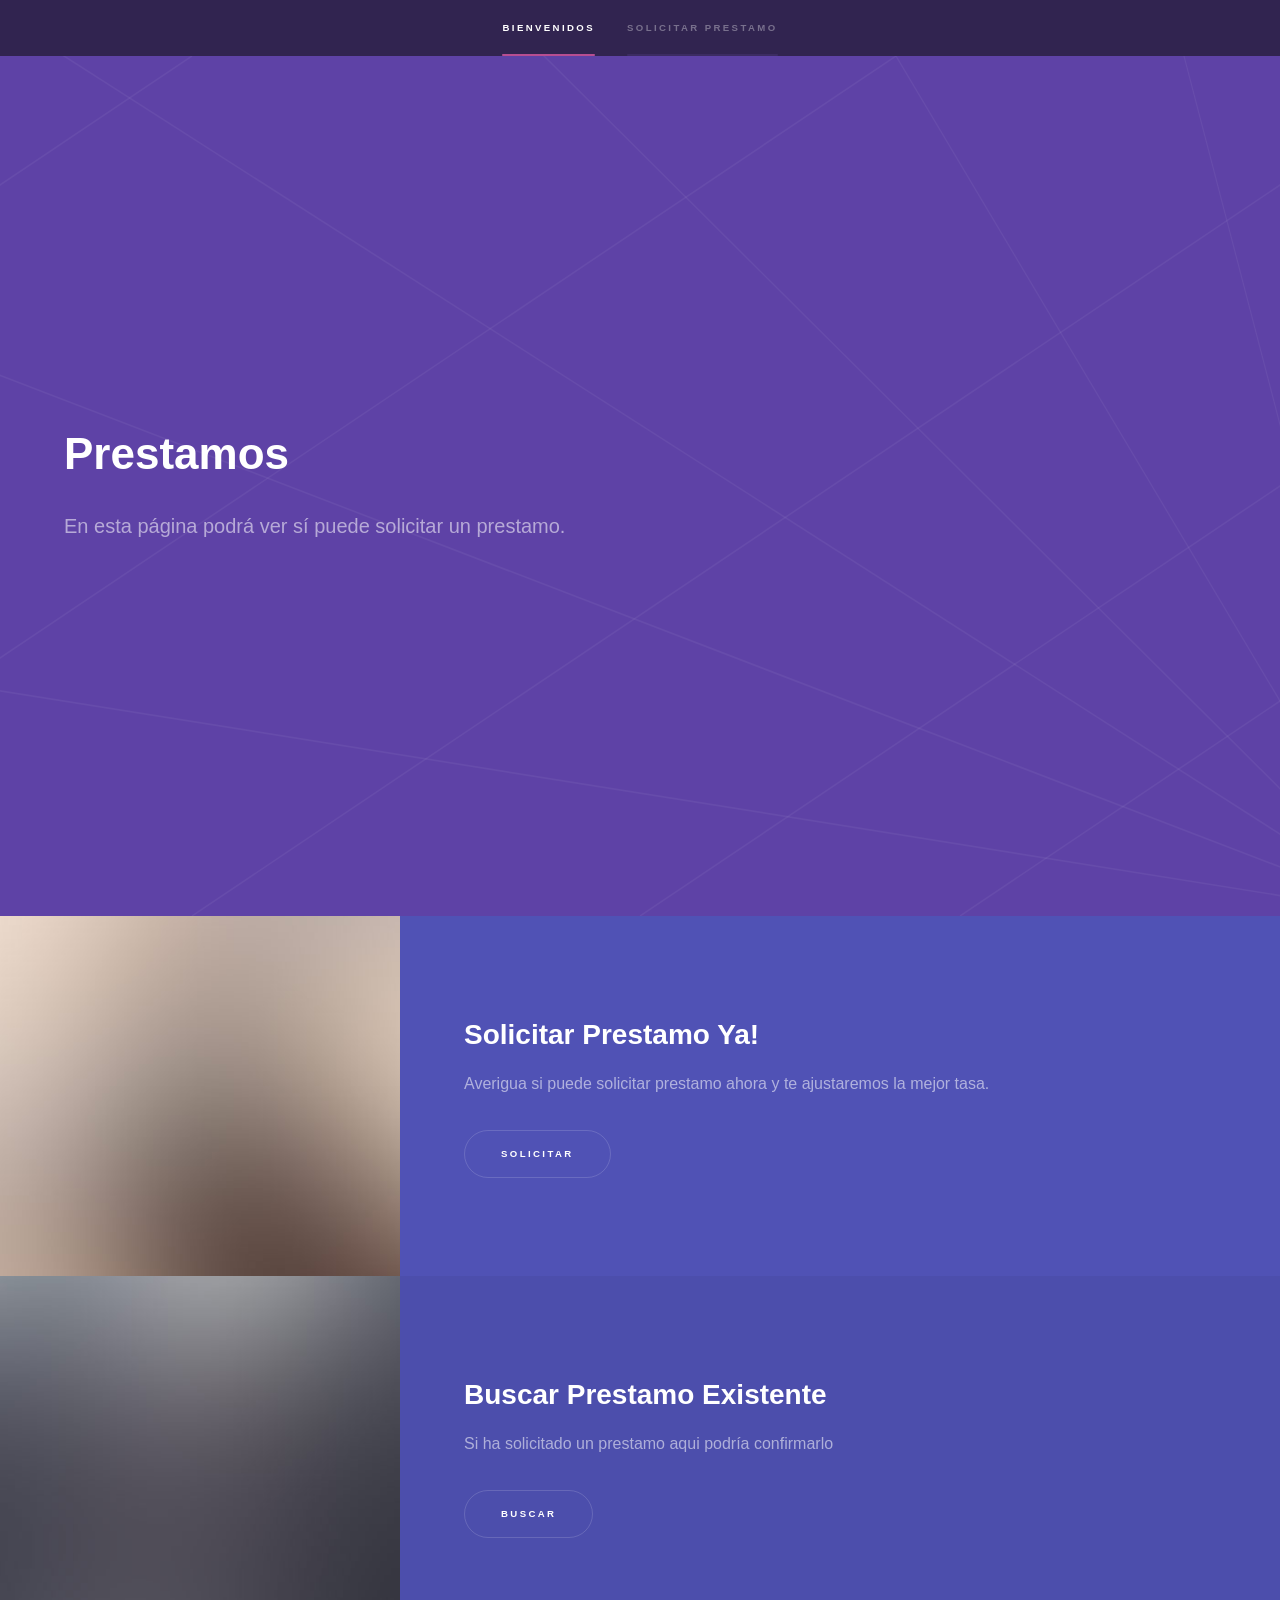
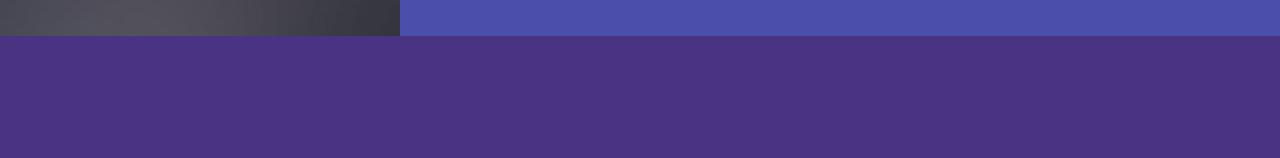
==== src/main/resources/static/index.html @ 26ccfa5b "index, Medio CRUD, más" ====
<!DOCTYPE HTML>
<!--
	Hyperspace by HTML5 UP
	html5up.net | @ajlkn
	Free for personal and commercial use under the CCA 3.0 license (html5up.net/license)
-->
<html>
	<head>
		<title>Solicitud de Prestamos</title>
		<meta charset="utf-8" />
		<meta name="viewport" content="width=device-width, initial-scale=1" />
		<!--[if lte IE 8]><script src="assets/js/ie/html5shiv.js"></script><![endif]-->
		<link rel="stylesheet" href="assets/css/main.css" />
		<!--[if lte IE 9]><link rel="stylesheet" href="assets/css/ie9.css" /><![endif]-->
		<!--[if lte IE 8]><link rel="stylesheet" href="assets/css/ie8.css" /><![endif]-->
	</head>
	<body>

		<!-- Sidebar -->
			<section id="sidebar">
				<div class="inner">
					<nav>
						<ul>
							<li><a href="#intro">Bienvenidos</a></li>
							<li><a href="#one">Solicitar Prestamo</a></li>
						</ul>
					</nav>
				</div>
			</section>

		<!-- Wrapper -->
			<div id="wrapper">

				<!-- Intro -->
					<section id="intro" class="wrapper style1 fullscreen fade-up">
						<div class="inner">
							<h1>Prestamos</h1>
							<p>En esta página podrá ver sí puede solicitar un prestamo.</p>
						</div>
					</section>

				<!-- One -->
					<section id="one" class="wrapper style2 spotlights">
						<section>
							<a href="#" class="image"><img src="images/pic01.jpg" alt="" data-position="center center" /></a>
							<div class="content">
								<div class="inner">
									<h2>Solicitar Prestamo Ya!</h2>
									<p>Averigua si puede solicitar prestamo ahora y te ajustaremos la mejor tasa.</p>
									<ul class="actions">
										<li><a href="/prestamo/nuevo" class="button">Solicitar</a></li>
									</ul>
								</div>
							</div>
						</section>
						<section>
							<a href="#" class="image"><img src="images/pic02.jpg" alt="" data-position="top center" /></a>
							<div class="content">
								<div class="inner">
									<h2>Buscar Prestamo Existente</h2>
									<p>Si ha solicitado un prestamo aqui podría confirmarlo</p>
									<ul class="actions">
										<li><a href="/prestamo/listar" class="button">Buscar</a></li>
									</ul>
								</div>
							</div>
						</section>
					</section>

			</div>

		<!-- Footer -->
			<footer id="footer" class="wrapper style1-alt">
				<div class="inner">
					<ul class="menu">
					</ul>
				</div>
			</footer>

		<!-- Scripts -->
			<script src="assets/js/jquery.min.js"></script>
			<script src="assets/js/jquery.scrollex.min.js"></script>
			<script src="assets/js/jquery.scrolly.min.js"></script>
			<script src="assets/js/skel.min.js"></script>
			<script src="assets/js/util.js"></script>
			<!--[if lte IE 8]><script src="assets/js/ie/respond.min.js"></script><![endif]-->
			<script src="assets/js/main.js"></script>

	</body>
</html>
---- src/main/resources/static/assets/css/main.css ----
@import url(font-awesome.min.css);

/*
	Hyperspace by HTML5 UP
	html5up.net | @ajlkn
	Free for personal and commercial use under the CCA 3.0 license (html5up.net/license)
*/

/* Reset */

	html, body, div, span, applet, object, iframe, h1, h2, h3, h4, h5, h6, p, blockquote, pre, a, abbr, acronym, address, big, cite, code, del, dfn, em, img, ins, kbd, q, s, samp, small, strike, strong, sub, sup, tt, var, b, u, i, center, dl, dt, dd, ol, ul, li, fieldset, form, label, legend, table, caption, tbody, tfoot, thead, tr, th, td, article, aside, canvas, details, embed, figure, figcaption, footer, header, hgroup, menu, nav, output, ruby, section, summary, time, mark, audio, video {
		margin: 0;
		padding: 0;
		border: 0;
		font-size: 100%;
		font: inherit;
		vertical-align: baseline;
	}

	article, aside, details, figcaption, figure, footer, header, hgroup, menu, nav, section {
		display: block;
	}

	body {
		line-height: 1;
	}

	ol, ul {
		list-style: none;
	}

	blockquote, q {
		quotes: none;
	}

	blockquote:before, blockquote:after, q:before, q:after {
		content: '';
		content: none;
	}

	table {
		border-collapse: collapse;
		border-spacing: 0;
	}

	body {
		-webkit-text-size-adjust: none;
	}

/* Box Model */

	*, *:before, *:after {
		-moz-box-sizing: border-box;
		-webkit-box-sizing: border-box;
		box-sizing: border-box;
	}

/* Grid */

	.row {
		border-bottom: solid 1px transparent;
		-moz-box-sizing: border-box;
		-webkit-box-sizing: border-box;
		box-sizing: border-box;
	}

	.row > * {
		float: left;
		-moz-box-sizing: border-box;
		-webkit-box-sizing: border-box;
		box-sizing: border-box;
	}

	.row:after, .row:before {
		content: '';
		display: block;
		clear: both;
		height: 0;
	}

	.row.uniform > * > :first-child {
		margin-top: 0;
	}

	.row.uniform > * > :last-child {
		margin-bottom: 0;
	}

	.row.\30 \25 > * {
		padding: 0 0 0 0em;
	}

	.row.\30 \25 {
		margin: 0 0 -1px 0em;
	}

	.row.uniform.\30 \25 > * {
		padding: 0em 0 0 0em;
	}

	.row.uniform.\30 \25 {
		margin: 0em 0 -1px 0em;
	}

	.row > * {
		padding: 0 0 0 1.5em;
	}

	.row {
		margin: 0 0 -1px -1.5em;
	}

	.row.uniform > * {
		padding: 1.5em 0 0 1.5em;
	}

	.row.uniform {
		margin: -1.5em 0 -1px -1.5em;
	}

	.row.\32 00\25 > * {
		padding: 0 0 0 3em;
	}

	.row.\32 00\25 {
		margin: 0 0 -1px -3em;
	}

	.row.uniform.\32 00\25 > * {
		padding: 3em 0 0 3em;
	}

	.row.uniform.\32 00\25 {
		margin: -3em 0 -1px -3em;
	}

	.row.\31 50\25 > * {
		padding: 0 0 0 2.25em;
	}

	.row.\31 50\25 {
		margin: 0 0 -1px -2.25em;
	}

	.row.uniform.\31 50\25 > * {
		padding: 2.25em 0 0 2.25em;
	}

	.row.uniform.\31 50\25 {
		margin: -2.25em 0 -1px -2.25em;
	}

	.row.\35 0\25 > * {
		padding: 0 0 0 0.75em;
	}

	.row.\35 0\25 {
		margin: 0 0 -1px -0.75em;
	}

	.row.uniform.\35 0\25 > * {
		padding: 0.75em 0 0 0.75em;
	}

	.row.uniform.\35 0\25 {
		margin: -0.75em 0 -1px -0.75em;
	}

	.row.\32 5\25 > * {
		padding: 0 0 0 0.375em;
	}

	.row.\32 5\25 {
		margin: 0 0 -1px -0.375em;
	}

	.row.uniform.\32 5\25 > * {
		padding: 0.375em 0 0 0.375em;
	}

	.row.uniform.\32 5\25 {
		margin: -0.375em 0 -1px -0.375em;
	}

	.\31 2u, .\31 2u\24 {
		width: 100%;
		clear: none;
		margin-left: 0;
	}

	.\31 1u, .\31 1u\24 {
		width: 91.6666666667%;
		clear: none;
		margin-left: 0;
	}

	.\31 0u, .\31 0u\24 {
		width: 83.3333333333%;
		clear: none;
		margin-left: 0;
	}

	.\39 u, .\39 u\24 {
		width: 75%;
		clear: none;
		margin-left: 0;
	}

	.\38 u, .\38 u\24 {
		width: 66.6666666667%;
		clear: none;
		margin-left: 0;
	}

	.\37 u, .\37 u\24 {
		width: 58.3333333333%;
		clear: none;
		margin-left: 0;
	}

	.\36 u, .\36 u\24 {
		width: 50%;
		clear: none;
		margin-left: 0;
	}

	.\35 u, .\35 u\24 {
		width: 41.6666666667%;
		clear: none;
		margin-left: 0;
	}

	.\34 u, .\34 u\24 {
		width: 33.3333333333%;
		clear: none;
		margin-left: 0;
	}

	.\33 u, .\33 u\24 {
		width: 25%;
		clear: none;
		margin-left: 0;
	}

	.\32 u, .\32 u\24 {
		width: 16.6666666667%;
		clear: none;
		margin-left: 0;
	}

	.\31 u, .\31 u\24 {
		width: 8.3333333333%;
		clear: none;
		margin-left: 0;
	}

	.\31 2u\24 + *,
	.\31 1u\24 + *,
	.\31 0u\24 + *,
	.\39 u\24 + *,
	.\38 u\24 + *,
	.\37 u\24 + *,
	.\36 u\24 + *,
	.\35 u\24 + *,
	.\34 u\24 + *,
	.\33 u\24 + *,
	.\32 u\24 + *,
	.\31 u\24 + * {
		clear: left;
	}

	.\-11u {
		margin-left: 91.66667%;
	}

	.\-10u {
		margin-left: 83.33333%;
	}

	.\-9u {
		margin-left: 75%;
	}

	.\-8u {
		margin-left: 66.66667%;
	}

	.\-7u {
		margin-left: 58.33333%;
	}

	.\-6u {
		margin-left: 50%;
	}

	.\-5u {
		margin-left: 41.66667%;
	}

	.\-4u {
		margin-left: 33.33333%;
	}

	.\-3u {
		margin-left: 25%;
	}

	.\-2u {
		margin-left: 16.66667%;
	}

	.\-1u {
		margin-left: 8.33333%;
	}

	@media screen and (max-width: 1680px) {

		.row > * {
			padding: 0 0 0 1.5em;
		}

		.row {
			margin: 0 0 -1px -1.5em;
		}

		.row.uniform > * {
			padding: 1.5em 0 0 1.5em;
		}

		.row.uniform {
			margin: -1.5em 0 -1px -1.5em;
		}

		.row.\32 00\25 > * {
			padding: 0 0 0 3em;
		}

		.row.\32 00\25 {
			margin: 0 0 -1px -3em;
		}

		.row.uniform.\32 00\25 > * {
			padding: 3em 0 0 3em;
		}

		.row.uniform.\32 00\25 {
			margin: -3em 0 -1px -3em;
		}

		.row.\31 50\25 > * {
			padding: 0 0 0 2.25em;
		}

		.row.\31 50\25 {
			margin: 0 0 -1px -2.25em;
		}

		.row.uniform.\31 50\25 > * {
			padding: 2.25em 0 0 2.25em;
		}

		.row.uniform.\31 50\25 {
			margin: -2.25em 0 -1px -2.25em;
		}

		.row.\35 0\25 > * {
			padding: 0 0 0 0.75em;
		}

		.row.\35 0\25 {
			margin: 0 0 -1px -0.75em;
		}

		.row.uniform.\35 0\25 > * {
			padding: 0.75em 0 0 0.75em;
		}

		.row.uniform.\35 0\25 {
			margin: -0.75em 0 -1px -0.75em;
		}

		.row.\32 5\25 > * {
			padding: 0 0 0 0.375em;
		}

		.row.\32 5\25 {
			margin: 0 0 -1px -0.375em;
		}

		.row.uniform.\32 5\25 > * {
			padding: 0.375em 0 0 0.375em;
		}

		.row.uniform.\32 5\25 {
			margin: -0.375em 0 -1px -0.375em;
		}

		.\31 2u\28xlarge\29, .\31 2u\24\28xlarge\29 {
			width: 100%;
			clear: none;
			margin-left: 0;
		}

		.\31 1u\28xlarge\29, .\31 1u\24\28xlarge\29 {
			width: 91.6666666667%;
			clear: none;
			margin-left: 0;
		}

		.\31 0u\28xlarge\29, .\31 0u\24\28xlarge\29 {
			width: 83.3333333333%;
			clear: none;
			margin-left: 0;
		}

		.\39 u\28xlarge\29, .\39 u\24\28xlarge\29 {
			width: 75%;
			clear: none;
			margin-left: 0;
		}

		.\38 u\28xlarge\29, .\38 u\24\28xlarge\29 {
			width: 66.6666666667%;
			clear: none;
			margin-left: 0;
		}

		.\37 u\28xlarge\29, .\37 u\24\28xlarge\29 {
			width: 58.3333333333%;
			clear: none;
			margin-left: 0;
		}

		.\36 u\28xlarge\29, .\36 u\24\28xlarge\29 {
			width: 50%;
			clear: none;
			margin-left: 0;
		}

		.\35 u\28xlarge\29, .\35 u\24\28xlarge\29 {
			width: 41.6666666667%;
			clear: none;
			margin-left: 0;
		}

		.\34 u\28xlarge\29, .\34 u\24\28xlarge\29 {
			width: 33.3333333333%;
			clear: none;
			margin-left: 0;
		}

		.\33 u\28xlarge\29, .\33 u\24\28xlarge\29 {
			width: 25%;
			clear: none;
			margin-left: 0;
		}

		.\32 u\28xlarge\29, .\32 u\24\28xlarge\29 {
			width: 16.6666666667%;
			clear: none;
			margin-left: 0;
		}

		.\31 u\28xlarge\29, .\31 u\24\28xlarge\29 {
			width: 8.3333333333%;
			clear: none;
			margin-left: 0;
		}

		.\31 2u\24\28xlarge\29 + *,
		.\31 1u\24\28xlarge\29 + *,
		.\31 0u\24\28xlarge\29 + *,
		.\39 u\24\28xlarge\29 + *,
		.\38 u\24\28xlarge\29 + *,
		.\37 u\24\28xlarge\29 + *,
		.\36 u\24\28xlarge\29 + *,
		.\35 u\24\28xlarge\29 + *,
		.\34 u\24\28xlarge\29 + *,
		.\33 u\24\28xlarge\29 + *,
		.\32 u\24\28xlarge\29 + *,
		.\31 u\24\28xlarge\29 + * {
			clear: left;
		}

		.\-11u\28xlarge\29 {
			margin-left: 91.66667%;
		}

		.\-10u\28xlarge\29 {
			margin-left: 83.33333%;
		}

		.\-9u\28xlarge\29 {
			margin-left: 75%;
		}

		.\-8u\28xlarge\29 {
			margin-left: 66.66667%;
		}

		.\-7u\28xlarge\29 {
			margin-left: 58.33333%;
		}

		.\-6u\28xlarge\29 {
			margin-left: 50%;
		}

		.\-5u\28xlarge\29 {
			margin-left: 41.66667%;
		}

		.\-4u\28xlarge\29 {
			margin-left: 33.33333%;
		}

		.\-3u\28xlarge\29 {
			margin-left: 25%;
		}

		.\-2u\28xlarge\29 {
			margin-left: 16.66667%;
		}

		.\-1u\28xlarge\29 {
			margin-left: 8.33333%;
		}

	}

	@media screen and (max-width: 1280px) {

		.row > * {
			padding: 0 0 0 1.5em;
		}

		.row {
			margin: 0 0 -1px -1.5em;
		}

		.row.uniform > * {
			padding: 1.5em 0 0 1.5em;
		}

		.row.uniform {
			margin: -1.5em 0 -1px -1.5em;
		}

		.row.\32 00\25 > * {
			padding: 0 0 0 3em;
		}

		.row.\32 00\25 {
			margin: 0 0 -1px -3em;
		}

		.row.uniform.\32 00\25 > * {
			padding: 3em 0 0 3em;
		}

		.row.uniform.\32 00\25 {
			margin: -3em 0 -1px -3em;
		}

		.row.\31 50\25 > * {
			padding: 0 0 0 2.25em;
		}

		.row.\31 50\25 {
			margin: 0 0 -1px -2.25em;
		}

		.row.uniform.\31 50\25 > * {
			padding: 2.25em 0 0 2.25em;
		}

		.row.uniform.\31 50\25 {
			margin: -2.25em 0 -1px -2.25em;
		}

		.row.\35 0\25 > * {
			padding: 0 0 0 0.75em;
		}

		.row.\35 0\25 {
			margin: 0 0 -1px -0.75em;
		}

		.row.uniform.\35 0\25 > * {
			padding: 0.75em 0 0 0.75em;
		}

		.row.uniform.\35 0\25 {
			margin: -0.75em 0 -1px -0.75em;
		}

		.row.\32 5\25 > * {
			padding: 0 0 0 0.375em;
		}

		.row.\32 5\25 {
			margin: 0 0 -1px -0.375em;
		}

		.row.uniform.\32 5\25 > * {
			padding: 0.375em 0 0 0.375em;
		}

		.row.uniform.\32 5\25 {
			margin: -0.375em 0 -1px -0.375em;
		}

		.\31 2u\28large\29, .\31 2u\24\28large\29 {
			width: 100%;
			clear: none;
			margin-left: 0;
		}

		.\31 1u\28large\29, .\31 1u\24\28large\29 {
			width: 91.6666666667%;
			clear: none;
			margin-left: 0;
		}

		.\31 0u\28large\29, .\31 0u\24\28large\29 {
			width: 83.3333333333%;
			clear: none;
			margin-left: 0;
		}

		.\39 u\28large\29, .\39 u\24\28large\29 {
			width: 75%;
			clear: none;
			margin-left: 0;
		}

		.\38 u\28large\29, .\38 u\24\28large\29 {
			width: 66.6666666667%;
			clear: none;
			margin-left: 0;
		}

		.\37 u\28large\29, .\37 u\24\28large\29 {
			width: 58.3333333333%;
			clear: none;
			margin-left: 0;
		}

		.\36 u\28large\29, .\36 u\24\28large\29 {
			width: 50%;
			clear: none;
			margin-left: 0;
		}

		.\35 u\28large\29, .\35 u\24\28large\29 {
			width: 41.6666666667%;
			clear: none;
			margin-left: 0;
		}

		.\34 u\28large\29, .\34 u\24\28large\29 {
			width: 33.3333333333%;
			clear: none;
			margin-left: 0;
		}

		.\33 u\28large\29, .\33 u\24\28large\29 {
			width: 25%;
			clear: none;
			margin-left: 0;
		}

		.\32 u\28large\29, .\32 u\24\28large\29 {
			width: 16.6666666667%;
			clear: none;
			margin-left: 0;
		}

		.\31 u\28large\29, .\31 u\24\28large\29 {
			width: 8.3333333333%;
			clear: none;
			margin-left: 0;
		}

		.\31 2u\24\28large\29 + *,
		.\31 1u\24\28large\29 + *,
		.\31 0u\24\28large\29 + *,
		.\39 u\24\28large\29 + *,
		.\38 u\24\28large\29 + *,
		.\37 u\24\28large\29 + *,
		.\36 u\24\28large\29 + *,
		.\35 u\24\28large\29 + *,
		.\34 u\24\28large\29 + *,
		.\33 u\24\28large\29 + *,
		.\32 u\24\28large\29 + *,
		.\31 u\24\28large\29 + * {
			clear: left;
		}

		.\-11u\28large\29 {
			margin-left: 91.66667%;
		}

		.\-10u\28large\29 {
			margin-left: 83.33333%;
		}

		.\-9u\28large\29 {
			margin-left: 75%;
		}

		.\-8u\28large\29 {
			margin-left: 66.66667%;
		}

		.\-7u\28large\29 {
			margin-left: 58.33333%;
		}

		.\-6u\28large\29 {
			margin-left: 50%;
		}

		.\-5u\28large\29 {
			margin-left: 41.66667%;
		}

		.\-4u\28large\29 {
			margin-left: 33.33333%;
		}

		.\-3u\28large\29 {
			margin-left: 25%;
		}

		.\-2u\28large\29 {
			margin-left: 16.66667%;
		}

		.\-1u\28large\29 {
			margin-left: 8.33333%;
		}

	}

	@media screen and (max-width: 980px) {

		.row > * {
			padding: 0 0 0 1.5em;
		}

		.row {
			margin: 0 0 -1px -1.5em;
		}

		.row.uniform > * {
			padding: 1.5em 0 0 1.5em;
		}

		.row.uniform {
			margin: -1.5em 0 -1px -1.5em;
		}

		.row.\32 00\25 > * {
			padding: 0 0 0 3em;
		}

		.row.\32 00\25 {
			margin: 0 0 -1px -3em;
		}

		.row.uniform.\32 00\25 > * {
			padding: 3em 0 0 3em;
		}

		.row.uniform.\32 00\25 {
			margin: -3em 0 -1px -3em;
		}

		.row.\31 50\25 > * {
			padding: 0 0 0 2.25em;
		}

		.row.\31 50\25 {
			margin: 0 0 -1px -2.25em;
		}

		.row.uniform.\31 50\25 > * {
			padding: 2.25em 0 0 2.25em;
		}

		.row.uniform.\31 50\25 {
			margin: -2.25em 0 -1px -2.25em;
		}

		.row.\35 0\25 > * {
			padding: 0 0 0 0.75em;
		}

		.row.\35 0\25 {
			margin: 0 0 -1px -0.75em;
		}

		.row.uniform.\35 0\25 > * {
			padding: 0.75em 0 0 0.75em;
		}

		.row.uniform.\35 0\25 {
			margin: -0.75em 0 -1px -0.75em;
		}

		.row.\32 5\25 > * {
			padding: 0 0 0 0.375em;
		}

		.row.\32 5\25 {
			margin: 0 0 -1px -0.375em;
		}

		.row.uniform.\32 5\25 > * {
			padding: 0.375em 0 0 0.375em;
		}

		.row.uniform.\32 5\25 {
			margin: -0.375em 0 -1px -0.375em;
		}

		.\31 2u\28medium\29, .\31 2u\24\28medium\29 {
			width: 100%;
			clear: none;
			margin-left: 0;
		}

		.\31 1u\28medium\29, .\31 1u\24\28medium\29 {
			width: 91.6666666667%;
			clear: none;
			margin-left: 0;
		}

		.\31 0u\28medium\29, .\31 0u\24\28medium\29 {
			width: 83.3333333333%;
			clear: none;
			margin-left: 0;
		}

		.\39 u\28medium\29, .\39 u\24\28medium\29 {
			width: 75%;
			clear: none;
			margin-left: 0;
		}

		.\38 u\28medium\29, .\38 u\24\28medium\29 {
			width: 66.6666666667%;
			clear: none;
			margin-left: 0;
		}

		.\37 u\28medium\29, .\37 u\24\28medium\29 {
			width: 58.3333333333%;
			clear: none;
			margin-left: 0;
		}

		.\36 u\28medium\29, .\36 u\24\28medium\29 {
			width: 50%;
			clear: none;
			margin-left: 0;
		}

		.\35 u\28medium\29, .\35 u\24\28medium\29 {
			width: 41.6666666667%;
			clear: none;
			margin-left: 0;
		}

		.\34 u\28medium\29, .\34 u\24\28medium\29 {
			width: 33.3333333333%;
			clear: none;
			margin-left: 0;
		}

		.\33 u\28medium\29, .\33 u\24\28medium\29 {
			width: 25%;
			clear: none;
			margin-left: 0;
		}

		.\32 u\28medium\29, .\32 u\24\28medium\29 {
			width: 16.6666666667%;
			clear: none;
			margin-left: 0;
		}

		.\31 u\28medium\29, .\31 u\24\28medium\29 {
			width: 8.3333333333%;
			clear: none;
			margin-left: 0;
		}

		.\31 2u\24\28medium\29 + *,
		.\31 1u\24\28medium\29 + *,
		.\31 0u\24\28medium\29 + *,
		.\39 u\24\28medium\29 + *,
		.\38 u\24\28medium\29 + *,
		.\37 u\24\28medium\29 + *,
		.\36 u\24\28medium\29 + *,
		.\35 u\24\28medium\29 + *,
		.\34 u\24\28medium\29 + *,
		.\33 u\24\28medium\29 + *,
		.\32 u\24\28medium\29 + *,
		.\31 u\24\28medium\29 + * {
			clear: left;
		}

		.\-11u\28medium\29 {
			margin-left: 91.66667%;
		}

		.\-10u\28medium\29 {
			margin-left: 83.33333%;
		}

		.\-9u\28medium\29 {
			margin-left: 75%;
		}

		.\-8u\28medium\29 {
			margin-left: 66.66667%;
		}

		.\-7u\28medium\29 {
			margin-left: 58.33333%;
		}

		.\-6u\28medium\29 {
			margin-left: 50%;
		}

		.\-5u\28medium\29 {
			margin-left: 41.66667%;
		}

		.\-4u\28medium\29 {
			margin-left: 33.33333%;
		}

		.\-3u\28medium\29 {
			margin-left: 25%;
		}

		.\-2u\28medium\29 {
			margin-left: 16.66667%;
		}

		.\-1u\28medium\29 {
			margin-left: 8.33333%;
		}

	}

	@media screen and (max-width: 736px) {

		.row > * {
			padding: 0 0 0 1.5em;
		}

		.row {
			margin: 0 0 -1px -1.5em;
		}

		.row.uniform > * {
			padding: 1.5em 0 0 1.5em;
		}

		.row.uniform {
			margin: -1.5em 0 -1px -1.5em;
		}

		.row.\32 00\25 > * {
			padding: 0 0 0 3em;
		}

		.row.\32 00\25 {
			margin: 0 0 -1px -3em;
		}

		.row.uniform.\32 00\25 > * {
			padding: 3em 0 0 3em;
		}

		.row.uniform.\32 00\25 {
			margin: -3em 0 -1px -3em;
		}

		.row.\31 50\25 > * {
			padding: 0 0 0 2.25em;
		}

		.row.\31 50\25 {
			margin: 0 0 -1px -2.25em;
		}

		.row.uniform.\31 50\25 > * {
			padding: 2.25em 0 0 2.25em;
		}

		.row.uniform.\31 50\25 {
			margin: -2.25em 0 -1px -2.25em;
		}

		.row.\35 0\25 > * {
			padding: 0 0 0 0.75em;
		}

		.row.\35 0\25 {
			margin: 0 0 -1px -0.75em;
		}

		.row.uniform.\35 0\25 > * {
			padding: 0.75em 0 0 0.75em;
		}

		.row.uniform.\35 0\25 {
			margin: -0.75em 0 -1px -0.75em;
		}

		.row.\32 5\25 > * {
			padding: 0 0 0 0.375em;
		}

		.row.\32 5\25 {
			margin: 0 0 -1px -0.375em;
		}

		.row.uniform.\32 5\25 > * {
			padding: 0.375em 0 0 0.375em;
		}

		.row.uniform.\32 5\25 {
			margin: -0.375em 0 -1px -0.375em;
		}

		.\31 2u\28small\29, .\31 2u\24\28small\29 {
			width: 100%;
			clear: none;
			margin-left: 0;
		}

		.\31 1u\28small\29, .\31 1u\24\28small\29 {
			width: 91.6666666667%;
			clear: none;
			margin-left: 0;
		}

		.\31 0u\28small\29, .\31 0u\24\28small\29 {
			width: 83.3333333333%;
			clear: none;
			margin-left: 0;
		}

		.\39 u\28small\29, .\39 u\24\28small\29 {
			width: 75%;
			clear: none;
			margin-left: 0;
		}

		.\38 u\28small\29, .\38 u\24\28small\29 {
			width: 66.6666666667%;
			clear: none;
			margin-left: 0;
		}

		.\37 u\28small\29, .\37 u\24\28small\29 {
			width: 58.3333333333%;
			clear: none;
			margin-left: 0;
		}

		.\36 u\28small\29, .\36 u\24\28small\29 {
			width: 50%;
			clear: none;
			margin-left: 0;
		}

		.\35 u\28small\29, .\35 u\24\28small\29 {
			width: 41.6666666667%;
			clear: none;
			margin-left: 0;
		}

		.\34 u\28small\29, .\34 u\24\28small\29 {
			width: 33.3333333333%;
			clear: none;
			margin-left: 0;
		}

		.\33 u\28small\29, .\33 u\24\28small\29 {
			width: 25%;
			clear: none;
			margin-left: 0;
		}

		.\32 u\28small\29, .\32 u\24\28small\29 {
			width: 16.6666666667%;
			clear: none;
			margin-left: 0;
		}

		.\31 u\28small\29, .\31 u\24\28small\29 {
			width: 8.3333333333%;
			clear: none;
			margin-left: 0;
		}

		.\31 2u\24\28small\29 + *,
		.\31 1u\24\28small\29 + *,
		.\31 0u\24\28small\29 + *,
		.\39 u\24\28small\29 + *,
		.\38 u\24\28small\29 + *,
		.\37 u\24\28small\29 + *,
		.\36 u\24\28small\29 + *,
		.\35 u\24\28small\29 + *,
		.\34 u\24\28small\29 + *,
		.\33 u\24\28small\29 + *,
		.\32 u\24\28small\29 + *,
		.\31 u\24\28small\29 + * {
			clear: left;
		}

		.\-11u\28small\29 {
			margin-left: 91.66667%;
		}

		.\-10u\28small\29 {
			margin-left: 83.33333%;
		}

		.\-9u\28small\29 {
			margin-left: 75%;
		}

		.\-8u\28small\29 {
			margin-left: 66.66667%;
		}

		.\-7u\28small\29 {
			margin-left: 58.33333%;
		}

		.\-6u\28small\29 {
			margin-left: 50%;
		}

		.\-5u\28small\29 {
			margin-left: 41.66667%;
		}

		.\-4u\28small\29 {
			margin-left: 33.33333%;
		}

		.\-3u\28small\29 {
			margin-left: 25%;
		}

		.\-2u\28small\29 {
			margin-left: 16.66667%;
		}

		.\-1u\28small\29 {
			margin-left: 8.33333%;
		}

	}

	@media screen and (max-width: 480px) {

		.row > * {
			padding: 0 0 0 1.5em;
		}

		.row {
			margin: 0 0 -1px -1.5em;
		}

		.row.uniform > * {
			padding: 1.5em 0 0 1.5em;
		}

		.row.uniform {
			margin: -1.5em 0 -1px -1.5em;
		}

		.row.\32 00\25 > * {
			padding: 0 0 0 3em;
		}

		.row.\32 00\25 {
			margin: 0 0 -1px -3em;
		}

		.row.uniform.\32 00\25 > * {
			padding: 3em 0 0 3em;
		}

		.row.uniform.\32 00\25 {
			margin: -3em 0 -1px -3em;
		}

		.row.\31 50\25 > * {
			padding: 0 0 0 2.25em;
		}

		.row.\31 50\25 {
			margin: 0 0 -1px -2.25em;
		}

		.row.uniform.\31 50\25 > * {
			padding: 2.25em 0 0 2.25em;
		}

		.row.uniform.\31 50\25 {
			margin: -2.25em 0 -1px -2.25em;
		}

		.row.\35 0\25 > * {
			padding: 0 0 0 0.75em;
		}

		.row.\35 0\25 {
			margin: 0 0 -1px -0.75em;
		}

		.row.uniform.\35 0\25 > * {
			padding: 0.75em 0 0 0.75em;
		}

		.row.uniform.\35 0\25 {
			margin: -0.75em 0 -1px -0.75em;
		}

		.row.\32 5\25 > * {
			padding: 0 0 0 0.375em;
		}

		.row.\32 5\25 {
			margin: 0 0 -1px -0.375em;
		}

		.row.uniform.\32 5\25 > * {
			padding: 0.375em 0 0 0.375em;
		}

		.row.uniform.\32 5\25 {
			margin: -0.375em 0 -1px -0.375em;
		}

		.\31 2u\28xsmall\29, .\31 2u\24\28xsmall\29 {
			width: 100%;
			clear: none;
			margin-left: 0;
		}

		.\31 1u\28xsmall\29, .\31 1u\24\28xsmall\29 {
			width: 91.6666666667%;
			clear: none;
			margin-left: 0;
		}

		.\31 0u\28xsmall\29, .\31 0u\24\28xsmall\29 {
			width: 83.3333333333%;
			clear: none;
			margin-left: 0;
		}

		.\39 u\28xsmall\29, .\39 u\24\28xsmall\29 {
			width: 75%;
			clear: none;
			margin-left: 0;
		}

		.\38 u\28xsmall\29, .\38 u\24\28xsmall\29 {
			width: 66.6666666667%;
			clear: none;
			margin-left: 0;
		}

		.\37 u\28xsmall\29, .\37 u\24\28xsmall\29 {
			width: 58.3333333333%;
			clear: none;
			margin-left: 0;
		}

		.\36 u\28xsmall\29, .\36 u\24\28xsmall\29 {
			width: 50%;
			clear: none;
			margin-left: 0;
		}

		.\35 u\28xsmall\29, .\35 u\24\28xsmall\29 {
			width: 41.6666666667%;
			clear: none;
			margin-left: 0;
		}

		.\34 u\28xsmall\29, .\34 u\24\28xsmall\29 {
			width: 33.3333333333%;
			clear: none;
			margin-left: 0;
		}

		.\33 u\28xsmall\29, .\33 u\24\28xsmall\29 {
			width: 25%;
			clear: none;
			margin-left: 0;
		}

		.\32 u\28xsmall\29, .\32 u\24\28xsmall\29 {
			width: 16.6666666667%;
			clear: none;
			margin-left: 0;
		}

		.\31 u\28xsmall\29, .\31 u\24\28xsmall\29 {
			width: 8.3333333333%;
			clear: none;
			margin-left: 0;
		}

		.\31 2u\24\28xsmall\29 + *,
		.\31 1u\24\28xsmall\29 + *,
		.\31 0u\24\28xsmall\29 + *,
		.\39 u\24\28xsmall\29 + *,
		.\38 u\24\28xsmall\29 + *,
		.\37 u\24\28xsmall\29 + *,
		.\36 u\24\28xsmall\29 + *,
		.\35 u\24\28xsmall\29 + *,
		.\34 u\24\28xsmall\29 + *,
		.\33 u\24\28xsmall\29 + *,
		.\32 u\24\28xsmall\29 + *,
		.\31 u\24\28xsmall\29 + * {
			clear: left;
		}

		.\-11u\28xsmall\29 {
			margin-left: 91.66667%;
		}

		.\-10u\28xsmall\29 {
			margin-left: 83.33333%;
		}

		.\-9u\28xsmall\29 {
			margin-left: 75%;
		}

		.\-8u\28xsmall\29 {
			margin-left: 66.66667%;
		}

		.\-7u\28xsmall\29 {
			margin-left: 58.33333%;
		}

		.\-6u\28xsmall\29 {
			margin-left: 50%;
		}

		.\-5u\28xsmall\29 {
			margin-left: 41.66667%;
		}

		.\-4u\28xsmall\29 {
			margin-left: 33.33333%;
		}

		.\-3u\28xsmall\29 {
			margin-left: 25%;
		}

		.\-2u\28xsmall\29 {
			margin-left: 16.66667%;
		}

		.\-1u\28xsmall\29 {
			margin-left: 8.33333%;
		}

	}

	@media screen and (max-width: 360px) {

		.row > * {
			padding: 0 0 0 1.5em;
		}

		.row {
			margin: 0 0 -1px -1.5em;
		}

		.row.uniform > * {
			padding: 1.5em 0 0 1.5em;
		}

		.row.uniform {
			margin: -1.5em 0 -1px -1.5em;
		}

		.row.\32 00\25 > * {
			padding: 0 0 0 3em;
		}

		.row.\32 00\25 {
			margin: 0 0 -1px -3em;
		}

		.row.uniform.\32 00\25 > * {
			padding: 3em 0 0 3em;
		}

		.row.uniform.\32 00\25 {
			margin: -3em 0 -1px -3em;
		}

		.row.\31 50\25 > * {
			padding: 0 0 0 2.25em;
		}

		.row.\31 50\25 {
			margin: 0 0 -1px -2.25em;
		}

		.row.uniform.\31 50\25 > * {
			padding: 2.25em 0 0 2.25em;
		}

		.row.uniform.\31 50\25 {
			margin: -2.25em 0 -1px -2.25em;
		}

		.row.\35 0\25 > * {
			padding: 0 0 0 0.75em;
		}

		.row.\35 0\25 {
			margin: 0 0 -1px -0.75em;
		}

		.row.uniform.\35 0\25 > * {
			padding: 0.75em 0 0 0.75em;
		}

		.row.uniform.\35 0\25 {
			margin: -0.75em 0 -1px -0.75em;
		}

		.row.\32 5\25 > * {
			padding: 0 0 0 0.375em;
		}

		.row.\32 5\25 {
			margin: 0 0 -1px -0.375em;
		}

		.row.uniform.\32 5\25 > * {
			padding: 0.375em 0 0 0.375em;
		}

		.row.uniform.\32 5\25 {
			margin: -0.375em 0 -1px -0.375em;
		}

		.\31 2u\28xxsmall\29, .\31 2u\24\28xxsmall\29 {
			width: 100%;
			clear: none;
			margin-left: 0;
		}

		.\31 1u\28xxsmall\29, .\31 1u\24\28xxsmall\29 {
			width: 91.6666666667%;
			clear: none;
			margin-left: 0;
		}

		.\31 0u\28xxsmall\29, .\31 0u\24\28xxsmall\29 {
			width: 83.3333333333%;
			clear: none;
			margin-left: 0;
		}

		.\39 u\28xxsmall\29, .\39 u\24\28xxsmall\29 {
			width: 75%;
			clear: none;
			margin-left: 0;
		}

		.\38 u\28xxsmall\29, .\38 u\24\28xxsmall\29 {
			width: 66.6666666667%;
			clear: none;
			margin-left: 0;
		}

		.\37 u\28xxsmall\29, .\37 u\24\28xxsmall\29 {
			width: 58.3333333333%;
			clear: none;
			margin-left: 0;
		}

		.\36 u\28xxsmall\29, .\36 u\24\28xxsmall\29 {
			width: 50%;
			clear: none;
			margin-left: 0;
		}

		.\35 u\28xxsmall\29, .\35 u\24\28xxsmall\29 {
			width: 41.6666666667%;
			clear: none;
			margin-left: 0;
		}

		.\34 u\28xxsmall\29, .\34 u\24\28xxsmall\29 {
			width: 33.3333333333%;
			clear: none;
			margin-left: 0;
		}

		.\33 u\28xxsmall\29, .\33 u\24\28xxsmall\29 {
			width: 25%;
			clear: none;
			margin-left: 0;
		}

		.\32 u\28xxsmall\29, .\32 u\24\28xxsmall\29 {
			width: 16.6666666667%;
			clear: none;
			margin-left: 0;
		}

		.\31 u\28xxsmall\29, .\31 u\24\28xxsmall\29 {
			width: 8.3333333333%;
			clear: none;
			margin-left: 0;
		}

		.\31 2u\24\28xxsmall\29 + *,
		.\31 1u\24\28xxsmall\29 + *,
		.\31 0u\24\28xxsmall\29 + *,
		.\39 u\24\28xxsmall\29 + *,
		.\38 u\24\28xxsmall\29 + *,
		.\37 u\24\28xxsmall\29 + *,
		.\36 u\24\28xxsmall\29 + *,
		.\35 u\24\28xxsmall\29 + *,
		.\34 u\24\28xxsmall\29 + *,
		.\33 u\24\28xxsmall\29 + *,
		.\32 u\24\28xxsmall\29 + *,
		.\31 u\24\28xxsmall\29 + * {
			clear: left;
		}

		.\-11u\28xxsmall\29 {
			margin-left: 91.66667%;
		}

		.\-10u\28xxsmall\29 {
			margin-left: 83.33333%;
		}

		.\-9u\28xxsmall\29 {
			margin-left: 75%;
		}

		.\-8u\28xxsmall\29 {
			margin-left: 66.66667%;
		}

		.\-7u\28xxsmall\29 {
			margin-left: 58.33333%;
		}

		.\-6u\28xxsmall\29 {
			margin-left: 50%;
		}

		.\-5u\28xxsmall\29 {
			margin-left: 41.66667%;
		}

		.\-4u\28xxsmall\29 {
			margin-left: 33.33333%;
		}

		.\-3u\28xxsmall\29 {
			margin-left: 25%;
		}

		.\-2u\28xxsmall\29 {
			margin-left: 16.66667%;
		}

		.\-1u\28xxsmall\29 {
			margin-left: 8.33333%;
		}

	}

/* Basic */

	@-ms-viewport {
		width: device-width;
	}

	body {
		-ms-overflow-style: scrollbar;
	}

	@media screen and (max-width: 480px) {

		html, body {
			min-width: 320px;
		}

	}

	body {
		background: #312450;
	}

		body.is-loading *, body.is-loading *:before, body.is-loading *:after {
			-moz-animation: none !important;
			-webkit-animation: none !important;
			-ms-animation: none !important;
			animation: none !important;
			-moz-transition: none !important;
			-webkit-transition: none !important;
			-ms-transition: none !important;
			transition: none !important;
		}

/* Type */

	body, input, select, textarea {
		color: rgba(255, 255, 255, 0.55);
		font-family: Arial, Helvetica, sans-serif;
		font-size: 16.5pt;
		font-weight: normal;
		line-height: 1.75;
	}

		@media screen and (max-width: 1680px) {

			body, input, select, textarea {
				font-size: 13pt;
			}

		}

		@media screen and (max-width: 1280px) {

			body, input, select, textarea {
				font-size: 12pt;
			}

		}

		@media screen and (max-width: 360px) {

			body, input, select, textarea {
				font-size: 11pt;
			}

		}

	a {
		-moz-transition: color 0.2s ease, border-bottom-color 0.2s ease;
		-webkit-transition: color 0.2s ease, border-bottom-color 0.2s ease;
		-ms-transition: color 0.2s ease, border-bottom-color 0.2s ease;
		transition: color 0.2s ease, border-bottom-color 0.2s ease;
		border-bottom: dotted 1px rgba(255, 255, 255, 0.35);
		color: inherit;
		text-decoration: none;
	}

		a:hover {
			border-bottom-color: transparent;
			color: #ffffff;
		}

	strong, b {
		color: #ffffff;
		font-weight: bold;
	}

	em, i {
		font-style: italic;
	}

	p {
		margin: 0 0 2em 0;
	}

	h1, h2, h3, h4, h5, h6 {
		color: #ffffff;
		font-weight: bold;
		line-height: 1.5;
		margin: 0 0 0.5em 0;
	}

		h1 a, h2 a, h3 a, h4 a, h5 a, h6 a {
			color: inherit;
			text-decoration: none;
		}

	h1 {
		font-size: 2.75em;
	}

		h1.major {
			margin: 0 0 1.3em 0;
			position: relative;
			padding-bottom: 0.35em;
		}

			h1.major:after {
				background-image: -moz-linear-gradient(to right, #5e42a6, #b74e91);
				background-image: -webkit-linear-gradient(to right, #5e42a6, #b74e91);
				background-image: -ms-linear-gradient(to right, #5e42a6, #b74e91);
				background-image: linear-gradient(to right, #5e42a6, #b74e91);
				-moz-transition: max-width 0.2s ease;
				-webkit-transition: max-width 0.2s ease;
				-ms-transition: max-width 0.2s ease;
				transition: max-width 0.2s ease;
				border-radius: 0.2em;
				bottom: 0;
				content: '';
				height: 0.05em;
				position: absolute;
				right: 0;
				width: 100%;
			}

	h2 {
		font-size: 1.75em;
	}

	h3 {
		font-size: 1.1em;
	}

	h4 {
		font-size: 1em;
	}

	h5 {
		font-size: 0.8em;
	}

	h6 {
		font-size: 0.6em;
	}

	@media screen and (max-width: 736px) {

		h1 {
			font-size: 2em;
		}

		h2 {
			font-size: 1.25em;
		}

		h3 {
			font-size: 1em;
		}

		h4 {
			font-size: 0.8em;
		}

		h5 {
			font-size: 0.6em;
		}

		h6 {
			font-size: 0.6em;
		}

	}

	sub {
		font-size: 0.8em;
		position: relative;
		top: 0.5em;
	}

	sup {
		font-size: 0.8em;
		position: relative;
		top: -0.5em;
	}

	blockquote {
		border-left: solid 4px rgba(255, 255, 255, 0.15);
		font-style: italic;
		margin: 0 0 2em 0;
		padding: 0.5em 0 0.5em 2em;
	}

	code {
		background: rgba(255, 255, 255, 0.05);
		border-radius: 0.25em;
		border: solid 1px rgba(255, 255, 255, 0.15);
		font-family: "Courier New", monospace;
		font-size: 0.9em;
		margin: 0 0.25em;
		padding: 0.25em 0.65em;
	}

	pre {
		-webkit-overflow-scrolling: touch;
		font-family: "Courier New", monospace;
		font-size: 0.9em;
		margin: 0 0 2em 0;
	}

		pre code {
			display: block;
			line-height: 1.75em;
			padding: 1em 1.5em;
			overflow-x: auto;
		}

	hr {
		border: 0;
		border-bottom: solid 1px rgba(255, 255, 255, 0.15);
		margin: 2em 0;
	}

		hr.major {
			margin: 3em 0;
		}

	.align-left {
		text-align: left;
	}

	.align-center {
		text-align: center;
	}

	.align-right {
		text-align: right;
	}

/* Box */

	.box {
		border-radius: 0.25em;
		border: solid 1px rgba(255, 255, 255, 0.15);
		margin-bottom: 2em;
		padding: 1.5em;
	}

		.box > :last-child,
		.box > :last-child > :last-child,
		.box > :last-child > :last-child > :last-child {
			margin-bottom: 0;
		}

		.box.alt {
			border: 0;
			border-radius: 0;
			padding: 0;
		}

/* Button */

	input[type="submit"],
	input[type="reset"],
	input[type="button"],
	button,
	.button {
		-moz-appearance: none;
		-webkit-appearance: none;
		-ms-appearance: none;
		appearance: none;
		-moz-transition: border-color 0.2s ease;
		-webkit-transition: border-color 0.2s ease;
		-ms-transition: border-color 0.2s ease;
		transition: border-color 0.2s ease;
		background-color: transparent;
		border: solid 1px !important;
		border-color: rgba(255, 255, 255, 0.15) !important;
		border-radius: 3em;
		color: #ffffff !important;
		cursor: pointer;
		display: inline-block;
		font-size: 0.6em;
		font-weight: bold;
		height: calc(4.75em + 2px);
		letter-spacing: 0.25em;
		line-height: 4.75em;
		outline: 0;
		padding: 0 3.75em;
		position: relative;
		text-align: center;
		text-decoration: none;
		text-transform: uppercase;
		white-space: nowrap;
	}

		input[type="submit"]:after,
		input[type="reset"]:after,
		input[type="button"]:after,
		button:after,
		.button:after {
			-moz-transform: scale(0.25);
			-webkit-transform: scale(0.25);
			-ms-transform: scale(0.25);
			transform: scale(0.25);
			-moz-pointer-events: none;
			-webkit-pointer-events: none;
			-ms-pointer-events: none;
			pointer-events: none;
			-moz-transition: opacity 0.2s ease, -moz-transform 0.2s ease;
			-webkit-transition: opacity 0.2s ease, -webkit-transform 0.2s ease;
			-ms-transition: opacity 0.2s ease, -ms-transform 0.2s ease;
			transition: opacity 0.2s ease, transform 0.2s ease;
			background: #ffffff;
			border-radius: 3em;
			content: '';
			height: 100%;
			left: 0;
			opacity: 0;
			position: absolute;
			top: 0;
			width: 100%;
		}

		input[type="submit"].icon:before,
		input[type="reset"].icon:before,
		input[type="button"].icon:before,
		button.icon:before,
		.button.icon:before {
			margin-right: 0.75em;
		}

		input[type="submit"].fit,
		input[type="reset"].fit,
		input[type="button"].fit,
		button.fit,
		.button.fit {
			display: block;
			margin: 0 0 1em 0;
			width: 100%;
		}

		input[type="submit"].small,
		input[type="reset"].small,
		input[type="button"].small,
		button.small,
		.button.small {
			font-size: 0.4em;
		}

		input[type="submit"].big,
		input[type="reset"].big,
		input[type="button"].big,
		button.big,
		.button.big {
			font-size: 0.8em;
		}

		input[type="submit"].special,
		input[type="reset"].special,
		input[type="button"].special,
		button.special,
		.button.special {
			background-color: #ffffff;
			color: #312450 !important;
		}

			input[type="submit"].special:after,
			input[type="reset"].special:after,
			input[type="button"].special:after,
			button.special:after,
			.button.special:after {
				display: none;
			}

		input[type="submit"].disabled, input[type="submit"]:disabled,
		input[type="reset"].disabled,
		input[type="reset"]:disabled,
		input[type="button"].disabled,
		input[type="button"]:disabled,
		button.disabled,
		button:disabled,
		.button.disabled,
		.button:disabled {
			cursor: default;
			opacity: 0.5;
			-moz-pointer-events: none;
			-webkit-pointer-events: none;
			-ms-pointer-events: none;
			pointer-events: none;
		}

		input[type="submit"]:hover,
		input[type="reset"]:hover,
		input[type="button"]:hover,
		button:hover,
		.button:hover {
			border-color: rgba(255, 255, 255, 0.55) !important;
		}

			input[type="submit"]:hover:after,
			input[type="reset"]:hover:after,
			input[type="button"]:hover:after,
			button:hover:after,
			.button:hover:after {
				opacity: 0.05;
				-moz-transform: scale(1);
				-webkit-transform: scale(1);
				-ms-transform: scale(1);
				transform: scale(1);
			}

			input[type="submit"]:hover:active,
			input[type="reset"]:hover:active,
			input[type="button"]:hover:active,
			button:hover:active,
			.button:hover:active {
				border-color: #ffffff !important;
			}

				input[type="submit"]:hover:active:after,
				input[type="reset"]:hover:active:after,
				input[type="button"]:hover:active:after,
				button:hover:active:after,
				.button:hover:active:after {
					opacity: 0.1;
				}

/* Features */

	.features {
		display: -moz-flex;
		display: -webkit-flex;
		display: -ms-flex;
		display: flex;
		-moz-flex-wrap: wrap;
		-webkit-flex-wrap: wrap;
		-ms-flex-wrap: wrap;
		flex-wrap: wrap;
		border-radius: 0.25em;
		border: solid 1px rgba(255, 255, 255, 0.15);
		background: rgba(255, 255, 255, 0.05);
		margin: 0 0 2em 0;
	}

		.features section {
			padding: 3.5em 3em 1em 7em ;
			width: 50%;
			border-top: solid 1px rgba(255, 255, 255, 0.15);
			position: relative;
		}

			.features section:nth-child(-n + 2) {
				border-top-width: 0;
			}

			.features section:nth-child(2n) {
				border-left: solid 1px rgba(255, 255, 255, 0.15);
			}

			.features section .icon {
				-moz-transition: opacity 0.5s ease, -moz-transform 0.5s ease;
				-webkit-transition: opacity 0.5s ease, -webkit-transform 0.5s ease;
				-ms-transition: opacity 0.5s ease, -ms-transform 0.5s ease;
				transition: opacity 0.5s ease, transform 0.5s ease;
				-moz-transition-delay: 1s;
				-webkit-transition-delay: 1s;
				-ms-transition-delay: 1s;
				transition-delay: 1s;
				-moz-transform: scale(1);
				-webkit-transform: scale(1);
				-ms-transform: scale(1);
				transform: scale(1);
				position: absolute;
				left: 3em;
				top: 3em;
				opacity: 1;
			}

			.features section:nth-child(1) .icon {
				-moz-transition-delay: 0.15s;
				-webkit-transition-delay: 0.15s;
				-ms-transition-delay: 0.15s;
				transition-delay: 0.15s;
			}

			.features section:nth-child(2) .icon {
				-moz-transition-delay: 0.3s;
				-webkit-transition-delay: 0.3s;
				-ms-transition-delay: 0.3s;
				transition-delay: 0.3s;
			}

			.features section:nth-child(3) .icon {
				-moz-transition-delay: 0.45s;
				-webkit-transition-delay: 0.45s;
				-ms-transition-delay: 0.45s;
				transition-delay: 0.45s;
			}

			.features section:nth-child(4) .icon {
				-moz-transition-delay: 0.6s;
				-webkit-transition-delay: 0.6s;
				-ms-transition-delay: 0.6s;
				transition-delay: 0.6s;
			}

			.features section:nth-child(5) .icon {
				-moz-transition-delay: 0.75s;
				-webkit-transition-delay: 0.75s;
				-ms-transition-delay: 0.75s;
				transition-delay: 0.75s;
			}

			.features section:nth-child(6) .icon {
				-moz-transition-delay: 0.9s;
				-webkit-transition-delay: 0.9s;
				-ms-transition-delay: 0.9s;
				transition-delay: 0.9s;
			}

			.features section:nth-child(7) .icon {
				-moz-transition-delay: 1.05s;
				-webkit-transition-delay: 1.05s;
				-ms-transition-delay: 1.05s;
				transition-delay: 1.05s;
			}

			.features section:nth-child(8) .icon {
				-moz-transition-delay: 1.2s;
				-webkit-transition-delay: 1.2s;
				-ms-transition-delay: 1.2s;
				transition-delay: 1.2s;
			}

			.features section:nth-child(9) .icon {
				-moz-transition-delay: 1.35s;
				-webkit-transition-delay: 1.35s;
				-ms-transition-delay: 1.35s;
				transition-delay: 1.35s;
			}

			.features section:nth-child(10) .icon {
				-moz-transition-delay: 1.5s;
				-webkit-transition-delay: 1.5s;
				-ms-transition-delay: 1.5s;
				transition-delay: 1.5s;
			}

			.features section:nth-child(11) .icon {
				-moz-transition-delay: 1.65s;
				-webkit-transition-delay: 1.65s;
				-ms-transition-delay: 1.65s;
				transition-delay: 1.65s;
			}

			.features section:nth-child(12) .icon {
				-moz-transition-delay: 1.8s;
				-webkit-transition-delay: 1.8s;
				-ms-transition-delay: 1.8s;
				transition-delay: 1.8s;
			}

			.features section:nth-child(13) .icon {
				-moz-transition-delay: 1.95s;
				-webkit-transition-delay: 1.95s;
				-ms-transition-delay: 1.95s;
				transition-delay: 1.95s;
			}

			.features section:nth-child(14) .icon {
				-moz-transition-delay: 2.1s;
				-webkit-transition-delay: 2.1s;
				-ms-transition-delay: 2.1s;
				transition-delay: 2.1s;
			}

			.features section:nth-child(15) .icon {
				-moz-transition-delay: 2.25s;
				-webkit-transition-delay: 2.25s;
				-ms-transition-delay: 2.25s;
				transition-delay: 2.25s;
			}

			.features section:nth-child(16) .icon {
				-moz-transition-delay: 2.4s;
				-webkit-transition-delay: 2.4s;
				-ms-transition-delay: 2.4s;
				transition-delay: 2.4s;
			}

			.features section:nth-child(17) .icon {
				-moz-transition-delay: 2.55s;
				-webkit-transition-delay: 2.55s;
				-ms-transition-delay: 2.55s;
				transition-delay: 2.55s;
			}

			.features section:nth-child(18) .icon {
				-moz-transition-delay: 2.7s;
				-webkit-transition-delay: 2.7s;
				-ms-transition-delay: 2.7s;
				transition-delay: 2.7s;
			}

			.features section:nth-child(19) .icon {
				-moz-transition-delay: 2.85s;
				-webkit-transition-delay: 2.85s;
				-ms-transition-delay: 2.85s;
				transition-delay: 2.85s;
			}

			.features section:nth-child(20) .icon {
				-moz-transition-delay: 3.0s;
				-webkit-transition-delay: 3.0s;
				-ms-transition-delay: 3.0s;
				transition-delay: 3.0s;
			}

		.features.inactive section .icon {
			-moz-transform: scale(0.5);
			-webkit-transform: scale(0.5);
			-ms-transform: scale(0.5);
			transform: scale(0.5);
			opacity: 0;
		}

		@media screen and (max-width: 980px) {

			.features {
				display: block;
			}

				.features section {
					border-top-width: 1px !important;
					border-left-width: 0 !important;
					width: 100%;
				}

					.features section:first-child {
						border-top-width: 0 !important;
					}

		}

		@media screen and (max-width: 736px) {

			.features section {
				padding: 2.5em 1.5em 0.1em 5.5em ;
			}

				.features section .icon {
					left: 1.5em;
					top: 2em;
				}

		}

		@media screen and (max-width: 480px) {

			.features section {
				padding: 2em 1.5em 0.1em 1.5em ;
			}

				.features section .icon {
					left: 0;
					position: relative;
					top: 0;
				}

		}

/* Form */

	form {
		margin: 0 0 2em 0;
	}

		form .field {
			margin: 0 0 1em 0;
		}

			form .field.half {
				width: 50%;
				float: left;
				padding: 0 0 0 0.75em;
			}

				form .field.half.first {
					padding: 0 0.75em 0 0;
				}

		form > .actions {
			margin: 2em 0 0 0 !important;
		}

		@media screen and (max-width: 736px) {

			form .field.half {
				width: 100%;
				float: none;
				padding: 0;
			}

				form .field.half.first {
					padding: 0;
				}

		}

	label {
		color: #ffffff;
		font-weight: bold;
		line-height: 1.5;
		margin: 0 0 0.7em 0;
		display: block;
		font-size: 1.1em;
	}

	input[type="text"],
	input[type="password"],
	input[type="email"],
	input[type="tel"],
	select,
	textarea {
		-moz-appearance: none;
		-webkit-appearance: none;
		-ms-appearance: none;
		appearance: none;
		background: rgba(255, 255, 255, 0.05);
		border-radius: 0.25em;
		border: none;
		border: solid 1px rgba(255, 255, 255, 0.15);
		color: inherit;
		display: block;
		outline: 0;
		padding: 0 1em;
		text-decoration: none;
		width: 100%;
	}

		input[type="text"]:invalid,
		input[type="password"]:invalid,
		input[type="email"]:invalid,
		input[type="tel"]:invalid,
		select:invalid,
		textarea:invalid {
			box-shadow: none;
		}

		input[type="text"]:focus,
		input[type="password"]:focus,
		input[type="email"]:focus,
		input[type="tel"]:focus,
		select:focus,
		textarea:focus {
			border-color: #ffffff;
			box-shadow: 0 0 0 1px #ffffff;
		}

	.select-wrapper {
		text-decoration: none;
		display: block;
		position: relative;
	}

		.select-wrapper:before {
			-moz-osx-font-smoothing: grayscale;
			-webkit-font-smoothing: antialiased;
			font-family: FontAwesome;
			font-style: normal;
			font-weight: normal;
			text-transform: none !important;
		}

		.select-wrapper:before {
			color: rgba(255, 255, 255, 0.15);
			content: '\f078';
			display: block;
			height: 2.75em;
			line-height: 2.75em;
			pointer-events: none;
			position: absolute;
			right: 0;
			text-align: center;
			top: 0;
			width: 2.75em;
		}

		.select-wrapper select::-ms-expand {
			display: none;
		}

	select option {
		background-color: #312450;
		color: #ffffff;
	}

	input[type="text"],
	input[type="password"],
	input[type="email"],
	select {
		height: 2.75em;
	}

	textarea {
		padding: 0.75em 1em;
	}

		body.is-ie textarea {
			min-height: 10em;
		}

	input[type="checkbox"],
	input[type="radio"] {
		-moz-appearance: none;
		-webkit-appearance: none;
		-ms-appearance: none;
		appearance: none;
		display: block;
		float: left;
		margin-right: -2em;
		opacity: 0;
		width: 1em;
		z-index: -1;
	}

		input[type="checkbox"] + label,
		input[type="radio"] + label {
			text-decoration: none;
			color: rgba(255, 255, 255, 0.55);
			cursor: pointer;
			display: inline-block;
			font-size: 1em;
			font-weight: normal;
			padding-left: 2.4em;
			padding-right: 0.75em;
			position: relative;
		}

			input[type="checkbox"] + label:before,
			input[type="radio"] + label:before {
				-moz-osx-font-smoothing: grayscale;
				-webkit-font-smoothing: antialiased;
				font-family: FontAwesome;
				font-style: normal;
				font-weight: normal;
				text-transform: none !important;
			}

			input[type="checkbox"] + label:before,
			input[type="radio"] + label:before {
				background: rgba(255, 255, 255, 0.05);
				border-radius: 0.25em;
				border: solid 1px rgba(255, 255, 255, 0.15);
				content: '';
				display: inline-block;
				height: 1.65em;
				left: 0;
				line-height: 1.58125em;
				position: absolute;
				text-align: center;
				top: 0;
				width: 1.65em;
			}

		input[type="checkbox"]:checked + label:before,
		input[type="radio"]:checked + label:before {
			background: #ffffff;
			border-color: #ffffff;
			color: #b74e91;
			content: '\f00c';
		}

		input[type="checkbox"]:focus + label:before,
		input[type="radio"]:focus + label:before {
			border-color: #ffffff;
			box-shadow: 0 0 0 1px #ffffff;
		}

	input[type="checkbox"] + label:before {
		border-radius: 0.25em;
	}

	input[type="radio"] + label:before {
		border-radius: 100%;
	}

	::-webkit-input-placeholder {
		color: rgba(255, 255, 255, 0.35) !important;
		opacity: 1.0;
	}

	:-moz-placeholder {
		color: rgba(255, 255, 255, 0.35) !important;
		opacity: 1.0;
	}

	::-moz-placeholder {
		color: rgba(255, 255, 255, 0.35) !important;
		opacity: 1.0;
	}

	:-ms-input-placeholder {
		color: rgba(255, 255, 255, 0.35) !important;
		opacity: 1.0;
	}

	.formerize-placeholder {
		color: rgba(255, 255, 255, 0.35) !important;
		opacity: 1.0;
	}

/* Icon */

	.icon {
		text-decoration: none;
		border-bottom: none;
		position: relative;
	}

		.icon:before {
			-moz-osx-font-smoothing: grayscale;
			-webkit-font-smoothing: antialiased;
			font-family: FontAwesome;
			font-style: normal;
			font-weight: normal;
			text-transform: none !important;
		}

		.icon > .label {
			display: none;
		}

		.icon.major {
			width: 2.5em;
			height: 2.5em;
			display: block;
			background: #ffffff;
			border-radius: 100%;
			color: #312450;
			text-align: center;
			line-height: 2.5em;
			margin: 0 0 1.3em 0;
		}

			.icon.major:before {
				font-size: 1.25em;
			}

				.wrapper.style1 .icon.major:before {
					color: #5e42a6;
				}

				.wrapper.style1-alt .icon.major:before {
					color: #493382;
				}

				.wrapper.style2 .icon.major:before {
					color: #5052b5;
				}

				.wrapper.style2-alt .icon.major:before {
					color: #3e4094;
				}

				.wrapper.style3 .icon.major:before {
					color: #b74e91;
				}

				.wrapper.style3-alt .icon.major:before {
					color: #953d75;
				}

/* Image */

	.image {
		border-radius: 0.25em;
		border: 0;
		display: inline-block;
		position: relative;
	}

		.image img {
			border-radius: 0.25em;
			display: block;
		}

		.image.left, .image.right {
			max-width: 40%;
		}

			.image.left img, .image.right img {
				width: 100%;
			}

		.image.left {
			float: left;
			margin: 0 1.5em 1em 0;
			top: 0.25em;
		}

		.image.right {
			float: right;
			margin: 0 0 1em 1.5em;
			top: 0.25em;
		}

		.image.fit {
			display: block;
			margin: 0 0 2em 0;
			width: 100%;
		}

			.image.fit img {
				width: 100%;
			}

		.image.main {
			display: block;
			margin: 0 0 3em 0;
			width: 100%;
		}

			.image.main img {
				width: 100%;
			}

/* List */

	ol {
		list-style: decimal;
		margin: 0 0 2em 0;
		padding-left: 1.25em;
	}

		ol li {
			padding-left: 0.25em;
		}

	ul {
		list-style: disc;
		margin: 0 0 2em 0;
		padding-left: 1em;
	}

		ul li {
			padding-left: 0.5em;
		}

		ul.alt {
			list-style: none;
			padding-left: 0;
		}

			ul.alt li {
				border-top: solid 1px rgba(255, 255, 255, 0.15);
				padding: 0.5em 0;
			}

				ul.alt li:first-child {
					border-top: 0;
					padding-top: 0;
				}

		ul.icons {
			cursor: default;
			list-style: none;
			padding-left: 0;
		}

			ul.icons li {
				display: inline-block;
				padding: 0 0.75em 0 0;
			}

				ul.icons li:last-child {
					padding-right: 0;
				}

				ul.icons li > a, ul.icons li > span {
					border: 0;
					text-decoration: none;
				}

					ul.icons li > a:before, ul.icons li > span:before {
						-moz-osx-font-smoothing: grayscale;
						-webkit-font-smoothing: antialiased;
						font-family: FontAwesome;
						font-style: normal;
						font-weight: normal;
						text-transform: none !important;
					}

					ul.icons li > a .label, ul.icons li > span .label {
						display: none;
					}

		ul.actions {
			cursor: default;
			list-style: none;
			padding-left: 0;
		}

			ul.actions li {
				display: inline-block;
				padding: 0 1em 0 0;
				vertical-align: middle;
			}

				ul.actions li:last-child {
					padding-right: 0;
				}

			ul.actions.small li {
				padding: 0 0.5em 0 0;
			}

			ul.actions.vertical li {
				display: block;
				padding: 1em 0 0 0;
			}

				ul.actions.vertical li:first-child {
					padding-top: 0;
				}

				ul.actions.vertical li > * {
					margin-bottom: 0;
				}

			ul.actions.vertical.small li {
				padding: 0.5em 0 0 0;
			}

				ul.actions.vertical.small li:first-child {
					padding-top: 0;
				}

			ul.actions.fit {
				display: table;
				margin-left: -1em;
				padding: 0;
				table-layout: fixed;
				width: calc(100% + 1em);
			}

				ul.actions.fit li {
					display: table-cell;
					padding: 0 0 0 1em;
				}

					ul.actions.fit li > * {
						margin-bottom: 0;
					}

				ul.actions.fit.small {
					margin-left: -0.5em;
					width: calc(100% + 0.5em);
				}

					ul.actions.fit.small li {
						padding: 0 0 0 0.5em;
					}

			@media screen and (max-width: 480px) {

				ul.actions {
					margin: 0 0 2em 0;
				}

					ul.actions li {
						padding: 1em 0 0 0;
						display: block;
						text-align: center;
						width: 100%;
					}

						ul.actions li > * {
							width: 100%;
							margin: 0 !important;
						}

							ul.actions li > *.icon:before {
								margin-left: -2em;
							}

						ul.actions li .button {
							padding: 0;
						}

						ul.actions li:first-child {
							padding-top: 0;
						}

					ul.actions.small li {
						padding: 0.5em 0 0 0;
					}

						ul.actions.small li:first-child {
							padding-top: 0;
						}

			}

		ul.contact {
			list-style: none;
			padding: 0;
		}

			ul.contact > li {
				padding: 0;
				margin: 1.5em 0 0 0;
			}

				ul.contact > li:first-child {
					margin-top: 0;
				}

		ul.menu {
			list-style: none;
			padding: 0;
		}

			ul.menu > li {
				border-left: solid 1px rgba(255, 255, 255, 0.15);
				display: inline-block;
				line-height: 1;
				margin-left: 1.5em;
				padding: 0 0 0 1.5em;
			}

				ul.menu > li:first-child {
					border-left: 0;
					margin: 0;
					padding-left: 0;
				}

			@media screen and (max-width: 480px) {

				ul.menu > li {
					border-left: 0;
					display: block;
					line-height: inherit;
					margin: 0.5em 0 0 0;
					padding-left: 0;
				}

			}

	dl {
		margin: 0 0 2em 0;
	}

		dl dt {
			display: block;
			font-weight: bold;
			margin: 0 0 1em 0;
		}

		dl dd {
			margin-left: 2em;
		}

/* Section/Article */

	section.special, article.special {
		text-align: center;
	}

	header p {
		color: rgba(255, 255, 255, 0.35);
		position: relative;
		margin: 0 0 1.5em 0;
	}

	header h2 + p {
		font-size: 1.25em;
		margin-top: -1em;
		line-height: 1.5em;
	}

	header h3 + p {
		font-size: 1.1em;
		margin-top: -0.8em;
		line-height: 1.5em;
	}

	header h4 + p,
	header h5 + p,
	header h6 + p {
		font-size: 0.9em;
		margin-top: -0.6em;
		line-height: 1.5em;
	}

/* Split */

	.split {
		display: -moz-flex;
		display: -webkit-flex;
		display: -ms-flex;
		display: flex;
	}

		.split > * {
			width: calc(50% - 2.5em);
		}

		.split > :nth-child(2n - 1) {
			padding-right: 2.5em;
			border-right: solid 1px rgba(255, 255, 255, 0.15);
		}

		.split > :nth-child(2n) {
			padding-left: 2.5em;
		}

		.split.style1 > :nth-child(2n - 1) {
			width: calc(66.66666% - 2.5em);
		}

		.split.style1 > :nth-child(2n) {
			width: calc(33.33333% - 2.5em);
		}

		@media screen and (max-width: 1680px) {

			.split > * {
				width: calc(50% - 2em);
			}

			.split > :nth-child(2n - 1) {
				padding-right: 2em;
			}

			.split > :nth-child(2n) {
				padding-left: 2em;
			}

			.split.style1 > :nth-child(2n - 1) {
				width: calc(66.66666% - 2em);
			}

			.split.style1 > :nth-child(2n) {
				width: calc(33.33333% - 2em);
			}

		}

		@media screen and (max-width: 980px) {

			.split {
				display: block;
			}

				.split > * {
					border-top: solid 1px rgba(255, 255, 255, 0.15);
					margin: 4em 0 0 0;
					padding: 4em 0 0 0;
					width: 100% !important;
				}

				.split > :nth-child(2n - 1) {
					border-right: 0;
					padding-right: 0;
				}

				.split > :nth-child(2n) {
					padding-left: 0;
				}

				.split > :first-child {
					border-top: 0;
					margin-top: 0;
					padding-top: 0;
				}

		}

		@media screen and (max-width: 736px) {

			.split > * {
				margin: 3em 0 0 0;
				padding: 3em 0 0 0;
			}

		}

/* Spotlights */

	.spotlights > section {
		display: -moz-flex;
		display: -webkit-flex;
		display: -ms-flex;
		display: flex;
		-moz-flex-direction: row;
		-webkit-flex-direction: row;
		-ms-flex-direction: row;
		flex-direction: row;
		min-height: 22.5em;
	}

		body.is-ie .spotlights > section {
			min-height: 0;
		}

		.spotlights > section > .image {
			background-position: center center;
			background-size: cover;
			border-radius: 0;
			display: block;
			position: relative;
			width: 25em;
		}

			.spotlights > section > .image img {
				border-radius: 0;
				display: block;
			}

			.spotlights > section > .image:before {
				-moz-transition: opacity 1s ease;
				-webkit-transition: opacity 1s ease;
				-ms-transition: opacity 1s ease;
				transition: opacity 1s ease;
				background: rgba(49, 36, 80, 0.9);
				content: '';
				display: block;
				height: 100%;
				left: 0;
				opacity: 0;
				position: absolute;
				top: 0;
				width: 100%;
			}

		.spotlights > section > .content {
			padding: 4em 5em 2em 5em ;
			display: -moz-flex;
			display: -webkit-flex;
			display: -ms-flex;
			display: flex;
			-moz-flex-direction: column;
			-webkit-flex-direction: column;
			-ms-flex-direction: column;
			flex-direction: column;
			-moz-justify-content: center;
			-webkit-justify-content: center;
			-ms-justify-content: center;
			justify-content: center;
			width: 50em;
			-ms-flex: 1;
		}

			.spotlights > section > .content > .inner {
				-moz-transform: translateX(0) translateY(0);
				-webkit-transform: translateX(0) translateY(0);
				-ms-transform: translateX(0) translateY(0);
				transform: translateX(0) translateY(0);
				-moz-transition: opacity 1s ease, -moz-transform 1s ease;
				-webkit-transition: opacity 1s ease, -webkit-transform 1s ease;
				-ms-transition: opacity 1s ease, -ms-transform 1s ease;
				transition: opacity 1s ease, transform 1s ease;
				opacity: 1;
			}

		.spotlights > section:nth-child(2) {
			background-color: rgba(0, 0, 0, 0.05);
		}

		.spotlights > section:nth-child(3) {
			background-color: rgba(0, 0, 0, 0.1);
		}

		.spotlights > section.inactive > .image:before, body.is-loading .spotlights > section > .image:before {
			opacity: 1;
		}

		.spotlights > section.inactive > .content > .inner, body.is-loading .spotlights > section > .content > .inner {
			-moz-transform: translateX(-1em);
			-webkit-transform: translateX(-1em);
			-ms-transform: translateX(-1em);
			transform: translateX(-1em);
			opacity: 0;
		}

		@media screen and (max-width: 1680px) {

			.spotlights > section > .content {
				padding: 4em 4em 2em 4em ;
			}

		}

		@media screen and (max-width: 980px) {

			.spotlights > section {
				display: block;
			}

				.spotlights > section > .image {
					width: 100%;
					height: 50vh;
				}

				.spotlights > section > .content {
					width: 100%;
				}

				.spotlights > section.inactive > .content > .inner, body.is-loading .spotlights > section > .content > .inner {
					-moz-transform: translateY(1em);
					-webkit-transform: translateY(1em);
					-ms-transform: translateY(1em);
					transform: translateY(1em);
				}

		}

		@media screen and (max-width: 736px) {

			.spotlights > section > .image {
				height: 50vh;
				min-height: 15em;
			}

			.spotlights > section > .content {
				padding: 3em 2em 1em 2em ;
			}

		}

/* Table */

	.table-wrapper {
		-webkit-overflow-scrolling: touch;
		overflow-x: auto;
	}

	table {
		margin: 0 0 2em 0;
		width: 100%;
	}

		table tbody tr {
			border: solid 1px rgba(255, 255, 255, 0.15);
			border-left: 0;
			border-right: 0;
		}

			table tbody tr:nth-child(2n + 1) {
				background-color: rgba(255, 255, 255, 0.05);
			}

		table td {
			padding: 0.75em 0.75em;
		}

		table th {
			color: #ffffff;
			font-size: 1em;
			font-weight: bold;
			padding: 0 0.75em 0.75em 0.75em;
			text-align: left;
		}

		table thead {
			border-bottom: solid 2px rgba(255, 255, 255, 0.15);
		}

		table tfoot {
			border-top: solid 2px rgba(255, 255, 255, 0.15);
		}

		table.alt {
			border-collapse: separate;
		}

			table.alt tbody tr td {
				border: solid 1px rgba(255, 255, 255, 0.15);
				border-left-width: 0;
				border-top-width: 0;
			}

				table.alt tbody tr td:first-child {
					border-left-width: 1px;
				}

			table.alt tbody tr:first-child td {
				border-top-width: 1px;
			}

			table.alt thead {
				border-bottom: 0;
			}

			table.alt tfoot {
				border-top: 0;
			}

/* Wrapper */

	.wrapper {
		position: relative;
	}

		.wrapper > .inner {
			padding: 5em 5em 3em 5em ;
			max-width: 100%;
			width: 75em;
		}

			@media screen and (max-width: 1680px) {

				.wrapper > .inner {
					padding: 4em 4em 2em 4em ;
				}

			}

			@media screen and (max-width: 1280px) {

				.wrapper > .inner {
					width: 100%;
				}

			}

			@media screen and (max-width: 736px) {

				.wrapper > .inner {
					padding: 3em 2em 1em 2em ;
				}

			}

		.wrapper.alt {
			background-color: #261c3e;
		}

		.wrapper.style1 {
			background-color: #5e42a6;
		}

		.wrapper.style1-alt {
			background-color: #493382;
		}

		.wrapper.style2 {
			background-color: #5052b5;
		}

		.wrapper.style2-alt {
			background-color: #3e4094;
		}

		.wrapper.style3 {
			background-color: #b74e91;
		}

		.wrapper.style3-alt {
			background-color: #953d75;
		}

		.wrapper.fullscreen {
			display: -moz-flex;
			display: -webkit-flex;
			display: -ms-flex;
			display: flex;
			-moz-flex-direction: column;
			-webkit-flex-direction: column;
			-ms-flex-direction: column;
			flex-direction: column;
			-moz-justify-content: center;
			-webkit-justify-content: center;
			-ms-justify-content: center;
			justify-content: center;
			min-height: 100vh;
		}

			body.is-ie .wrapper.fullscreen {
				height: 100vh;
			}

			@media screen and (max-width: 1280px) {

				.wrapper.fullscreen {
					min-height: calc(100vh - 2.5em);
				}

					body.is-ie .wrapper.fullscreen {
						height: calc(100vh - 2.5em);
					}

			}

			@media screen and (max-width: 736px) {

				.wrapper.fullscreen {
					padding: 2em 0;
					min-height: 0;
				}

					body.is-ie .wrapper.fullscreen {
						height: auto;
					}

			}

		.wrapper.fade-up > .inner {
			-moz-transform: translateY(0);
			-webkit-transform: translateY(0);
			-ms-transform: translateY(0);
			transform: translateY(0);
			-moz-transition: opacity 1s ease, -moz-transform 1s ease;
			-webkit-transition: opacity 1s ease, -webkit-transform 1s ease;
			-ms-transition: opacity 1s ease, -ms-transform 1s ease;
			transition: opacity 1s ease, transform 1s ease;
			opacity: 1.0;
		}

		.wrapper.fade-up.inactive > .inner, body.is-loading .wrapper.fade-up > .inner {
			opacity: 0;
			-moz-transform: translateY(1em);
			-webkit-transform: translateY(1em);
			-ms-transform: translateY(1em);
			transform: translateY(1em);
		}

		.wrapper.fade-down > .inner {
			-moz-transform: translateY(0);
			-webkit-transform: translateY(0);
			-ms-transform: translateY(0);
			transform: translateY(0);
			-moz-transition: opacity 1s ease, -moz-transform 1s ease;
			-webkit-transition: opacity 1s ease, -webkit-transform 1s ease;
			-ms-transition: opacity 1s ease, -ms-transform 1s ease;
			transition: opacity 1s ease, transform 1s ease;
			opacity: 1.0;
		}

		.wrapper.fade-down.inactive > .inner, body.is-loading .wrapper.fade-down > .inner {
			opacity: 0;
			-moz-transform: translateY(-1em);
			-webkit-transform: translateY(-1em);
			-ms-transform: translateY(-1em);
			transform: translateY(-1em);
		}

		.wrapper.fade > .inner {
			-moz-transition: opacity 1s ease;
			-webkit-transition: opacity 1s ease;
			-ms-transition: opacity 1s ease;
			transition: opacity 1s ease;
			opacity: 1.0;
		}

		.wrapper.fade.inactive > .inner, body.is-loading .wrapper.fade > .inner {
			opacity: 0;
		}

/* Header */

	#header {
		display: -moz-flex;
		display: -webkit-flex;
		display: -ms-flex;
		display: flex;
		background-color: #5e42a6;
		cursor: default;
		padding: 1.75em 2em;
	}

		#header > .title {
			border: 0;
			color: #ffffff;
			display: block;
			font-size: 1.25em;
			font-weight: bold;
		}

		#header > nav {
			-moz-flex: 1;
			-webkit-flex: 1;
			-ms-flex: 1;
			flex: 1;
			text-align: right;
		}

			#header > nav > ul {
				margin: 0;
				padding: 0;
			}

				#header > nav > ul > li {
					display: inline-block;
					margin-left: 1.75em;
					padding: 0;
					vertical-align: middle;
				}

					#header > nav > ul > li:first-child {
						margin-left: 0;
					}

					#header > nav > ul > li a {
						border: 0;
						color: rgba(255, 255, 255, 0.35);
						display: inline-block;
						font-size: 0.6em;
						font-weight: bold;
						letter-spacing: 0.25em;
						text-transform: uppercase;
					}

						#header > nav > ul > li a:hover {
							color: rgba(255, 255, 255, 0.55);
						}

						#header > nav > ul > li a.active {
							color: #ffffff;
						}

		@media screen and (max-width: 736px) {

			#header {
				padding: 1em 2em;
			}

		}

		@media screen and (max-width: 480px) {

			#header {
				display: block;
				padding: 0 2em;
				text-align: left;
			}

				#header .title {
					font-size: 1.25em;
					padding: 1em 0;
				}

				#header > nav {
					border-top: solid 1px rgba(255, 255, 255, 0.15);
					text-align: inherit;
				}

					#header > nav > ul > li {
						margin-left: 1.5em;
					}

						#header > nav > ul > li a {
							height: 6em;
							line-height: 6em;
						}

		}

/* Wrapper (main) */

	#sidebar + #wrapper {
		margin-left: 18em;
	}

		@media screen and (max-width: 1280px) {

			#sidebar + #wrapper {
				margin-left: 0;
				padding-top: 3.5em;
			}

		}

		@media screen and (max-width: 736px) {

			#sidebar + #wrapper {
				padding-top: 0;
			}

		}

	#header + #wrapper > .wrapper > .inner {
		margin: 0 auto;
	}

/* Footer */

	#sidebar + #wrapper + #footer {
		margin-left: 18em;
	}

		@media screen and (max-width: 1280px) {

			#sidebar + #wrapper + #footer {
				margin-left: 0;
			}

		}

	#footer > .inner a {
		border-bottom-color: rgba(255, 255, 255, 0.15);
	}

		#footer > .inner a:hover {
			border-bottom-color: transparent;
		}

	#footer > .inner .menu {
		font-size: 0.8em;
		color: rgba(255, 255, 255, 0.15);
	}

	#header + #wrapper + #footer > .inner {
		margin: 0 auto;
	}

/* Sidebar */

	#sidebar {
		padding: 2.5em 2.5em 0.5em 2.5em ;
		background: #312450;
		cursor: default;
		height: 100vh;
		left: 0;
		overflow-x: hidden;
		overflow-y: auto;
		position: fixed;
		text-align: right;
		top: 0;
		width: 18em;
		z-index: 10000;
	}

		#sidebar > .inner {
			display: -moz-flex;
			display: -webkit-flex;
			display: -ms-flex;
			display: flex;
			-moz-flex-direction: column;
			-webkit-flex-direction: column;
			-ms-flex-direction: column;
			flex-direction: column;
			-moz-justify-content: center;
			-webkit-justify-content: center;
			-ms-justify-content: center;
			justify-content: center;
			-moz-transform: translateY(0);
			-webkit-transform: translateY(0);
			-ms-transform: translateY(0);
			transform: translateY(0);
			-moz-transition: opacity 1s ease;
			-webkit-transition: opacity 1s ease;
			-ms-transition: opacity 1s ease;
			transition: opacity 1s ease;
			min-height: 100%;
			opacity: 1;
			width: 100%;
		}

			body.is-ie #sidebar > .inner {
				height: 100%;
			}

		#sidebar nav > ul {
			list-style: none;
			padding: 0;
		}

			#sidebar nav > ul > li {
				-moz-transform: translateY(0);
				-webkit-transform: translateY(0);
				-ms-transform: translateY(0);
				transform: translateY(0);
				-moz-transition: opacity 0.15s ease, -moz-transform 0.75s ease;
				-webkit-transition: opacity 0.15s ease, -webkit-transform 0.75s ease;
				-ms-transition: opacity 0.15s ease, -ms-transform 0.75s ease;
				transition: opacity 0.15s ease, transform 0.75s ease;
				margin: 1.5em 0 0 0;
				opacity: 1;
				padding: 0;
				position: relative;
			}

				#sidebar nav > ul > li:first-child {
					margin: 0;
				}

				#sidebar nav > ul > li:nth-child(1) {
					-moz-transition-delay: 0.45s;
					-webkit-transition-delay: 0.45s;
					-ms-transition-delay: 0.45s;
					transition-delay: 0.45s;
				}

				#sidebar nav > ul > li:nth-child(2) {
					-moz-transition-delay: 0.65s;
					-webkit-transition-delay: 0.65s;
					-ms-transition-delay: 0.65s;
					transition-delay: 0.65s;
				}

				#sidebar nav > ul > li:nth-child(3) {
					-moz-transition-delay: 0.85s;
					-webkit-transition-delay: 0.85s;
					-ms-transition-delay: 0.85s;
					transition-delay: 0.85s;
				}

				#sidebar nav > ul > li:nth-child(4) {
					-moz-transition-delay: 1.05s;
					-webkit-transition-delay: 1.05s;
					-ms-transition-delay: 1.05s;
					transition-delay: 1.05s;
				}

				#sidebar nav > ul > li:nth-child(5) {
					-moz-transition-delay: 1.25s;
					-webkit-transition-delay: 1.25s;
					-ms-transition-delay: 1.25s;
					transition-delay: 1.25s;
				}

				#sidebar nav > ul > li:nth-child(6) {
					-moz-transition-delay: 1.45s;
					-webkit-transition-delay: 1.45s;
					-ms-transition-delay: 1.45s;
					transition-delay: 1.45s;
				}

				#sidebar nav > ul > li:nth-child(7) {
					-moz-transition-delay: 1.65s;
					-webkit-transition-delay: 1.65s;
					-ms-transition-delay: 1.65s;
					transition-delay: 1.65s;
				}

				#sidebar nav > ul > li:nth-child(8) {
					-moz-transition-delay: 1.85s;
					-webkit-transition-delay: 1.85s;
					-ms-transition-delay: 1.85s;
					transition-delay: 1.85s;
				}

				#sidebar nav > ul > li:nth-child(9) {
					-moz-transition-delay: 2.05s;
					-webkit-transition-delay: 2.05s;
					-ms-transition-delay: 2.05s;
					transition-delay: 2.05s;
				}

				#sidebar nav > ul > li:nth-child(10) {
					-moz-transition-delay: 2.25s;
					-webkit-transition-delay: 2.25s;
					-ms-transition-delay: 2.25s;
					transition-delay: 2.25s;
				}

				#sidebar nav > ul > li:nth-child(11) {
					-moz-transition-delay: 2.45s;
					-webkit-transition-delay: 2.45s;
					-ms-transition-delay: 2.45s;
					transition-delay: 2.45s;
				}

				#sidebar nav > ul > li:nth-child(12) {
					-moz-transition-delay: 2.65s;
					-webkit-transition-delay: 2.65s;
					-ms-transition-delay: 2.65s;
					transition-delay: 2.65s;
				}

				#sidebar nav > ul > li:nth-child(13) {
					-moz-transition-delay: 2.85s;
					-webkit-transition-delay: 2.85s;
					-ms-transition-delay: 2.85s;
					transition-delay: 2.85s;
				}

				#sidebar nav > ul > li:nth-child(14) {
					-moz-transition-delay: 3.05s;
					-webkit-transition-delay: 3.05s;
					-ms-transition-delay: 3.05s;
					transition-delay: 3.05s;
				}

				#sidebar nav > ul > li:nth-child(15) {
					-moz-transition-delay: 3.25s;
					-webkit-transition-delay: 3.25s;
					-ms-transition-delay: 3.25s;
					transition-delay: 3.25s;
				}

				#sidebar nav > ul > li:nth-child(16) {
					-moz-transition-delay: 3.45s;
					-webkit-transition-delay: 3.45s;
					-ms-transition-delay: 3.45s;
					transition-delay: 3.45s;
				}

				#sidebar nav > ul > li:nth-child(17) {
					-moz-transition-delay: 3.65s;
					-webkit-transition-delay: 3.65s;
					-ms-transition-delay: 3.65s;
					transition-delay: 3.65s;
				}

				#sidebar nav > ul > li:nth-child(18) {
					-moz-transition-delay: 3.85s;
					-webkit-transition-delay: 3.85s;
					-ms-transition-delay: 3.85s;
					transition-delay: 3.85s;
				}

				#sidebar nav > ul > li:nth-child(19) {
					-moz-transition-delay: 4.05s;
					-webkit-transition-delay: 4.05s;
					-ms-transition-delay: 4.05s;
					transition-delay: 4.05s;
				}

				#sidebar nav > ul > li:nth-child(20) {
					-moz-transition-delay: 4.25s;
					-webkit-transition-delay: 4.25s;
					-ms-transition-delay: 4.25s;
					transition-delay: 4.25s;
				}

		#sidebar nav a {
			-moz-transition: color 0.2s ease;
			-webkit-transition: color 0.2s ease;
			-ms-transition: color 0.2s ease;
			transition: color 0.2s ease;
			border: 0;
			color: rgba(255, 255, 255, 0.35);
			display: block;
			font-size: 0.6em;
			font-weight: bold;
			letter-spacing: 0.25em;
			line-height: 1.75;
			outline: 0;
			padding: 1.35em 0;
			position: relative;
			text-decoration: none;
			text-transform: uppercase;
		}

			#sidebar nav a:before, #sidebar nav a:after {
				border-radius: 0.2em;
				bottom: 0;
				content: '';
				height: 0.2em;
				position: absolute;
				right: 0;
				width: 100%;
			}

			#sidebar nav a:before {
				background: #3c2c62;
			}

			#sidebar nav a:after {
				background-image: -moz-linear-gradient(to right, #5e42a6, #b74e91);
				background-image: -webkit-linear-gradient(to right, #5e42a6, #b74e91);
				background-image: -ms-linear-gradient(to right, #5e42a6, #b74e91);
				background-image: linear-gradient(to right, #5e42a6, #b74e91);
				-moz-transition: max-width 0.2s ease;
				-webkit-transition: max-width 0.2s ease;
				-ms-transition: max-width 0.2s ease;
				transition: max-width 0.2s ease;
				max-width: 0;
			}

			#sidebar nav a:hover {
				color: rgba(255, 255, 255, 0.55);
			}

			#sidebar nav a.active {
				color: #ffffff;
			}

				#sidebar nav a.active:after {
					max-width: 100%;
				}

		body.is-loading #sidebar > .inner {
			opacity: 0;
		}

		body.is-loading #sidebar nav ul li {
			-moz-transform: translateY(2em);
			-webkit-transform: translateY(2em);
			-ms-transform: translateY(2em);
			transform: translateY(2em);
			opacity: 0;
		}

		@media screen and (max-width: 1280px) {

			#sidebar {
				height: 3.5em;
				left: 0;
				line-height: 3.5em;
				overflow: hidden;
				padding: 0;
				text-align: center;
				top: 0;
				width: 100%;
			}

				#sidebar > .inner {
					-moz-flex-direction: row;
					-webkit-flex-direction: row;
					-ms-flex-direction: row;
					flex-direction: row;
					-moz-align-items: stretch;
					-webkit-align-items: stretch;
					-ms-align-items: stretch;
					align-items: stretch;
					height: inherit;
					line-height: inherit;
				}

				#sidebar nav {
					height: inherit;
					line-height: inherit;
				}

					#sidebar nav ul {
						display: -moz-flex;
						display: -webkit-flex;
						display: -ms-flex;
						display: flex;
						height: inherit;
						line-height: inherit;
						margin: 0;
					}

						#sidebar nav ul li {
							display: block;
							height: inherit;
							line-height: inherit;
							margin: 0 0 0 2em;
							padding: 0;
						}

					#sidebar nav a {
						height: inherit;
						line-height: inherit;
						padding: 0;
					}

						#sidebar nav a:after {
							background-image: none;
							background-color: #b74e91;
						}

		}

		@media screen and (max-width: 736px) {

			#sidebar {
				display: none;
			}

		}

/* Intro */

	#intro {
		background-attachment: fixed;
		background-image: url("images/intro.svg");
		background-position: top right;
		background-repeat: no-repeat;
		background-size: 100% 100%;
	}

		#intro p {
			font-size: 1.25em;
		}

			@media screen and (max-width: 980px) {

				#intro p br {
					display: none;
				}

			}

			@media screen and (max-width: 736px) {

				#intro p {
					font-size: 1em;
				}

			}

		@media screen and (max-width: 1280px) {

			#intro {
				background-attachment: scroll;
			}

		}
---- src/main/resources/static/assets/css/ie9.css ----
/*
	Hyperspace by HTML5 UP
	html5up.net | @ajlkn
	Free for personal and commercial use under the CCA 3.0 license (html5up.net/license)
*/

/* Type */

	h1.major:after {
		background: #b74e91;
	}

/* Wrapper */

	.wrapper.fullscreen {
		min-height: 0;
		padding-bottom: 6em;
		padding-top: 6em;
	}

		body.is-ie .wrapper.fullscreen {
			height: auto;
		}

/* Spotlights */

	.spotlights > section {
		padding-left: 20em;
		position: relative;
	}

		.spotlights > section > .image {
			height: 100%;
			left: 0;
			position: absolute;
			top: 0;
			width: 20em;
		}

		.spotlights > section > .content {
			width: 100%;
		}

/* Features */

	.features:after {
		clear: both;
		content: '';
		display: block;
	}

	.features section {
		float: left;
	}

/* Split */

	.split:after {
		clear: both;
		content: '';
		display: block;
	}

	.split > * {
		float: left;
	}

/* Sidebar */

	#sidebar nav a:after {
		background-color: #b74e91;
	}

/* Header */

	#header:after {
		clear: both;
		content: '';
		display: block;
	}

	#header > .title {
		float: left;
	}

	#header > nav {
		float: right;
	}
---- src/main/resources/static/assets/css/ie8.css ----
/*
	Hyperspace by HTML5 UP
	html5up.net | @ajlkn
	Free for personal and commercial use under the CCA 3.0 license (html5up.net/license)
*/

/* Type */

	body, input, select, textarea {
		color: #ffffff;
	}

/* Button */

	input[type="submit"],
	input[type="reset"],
	input[type="button"],
	button,
	.button {
		position: relative;
	}

		input[type="submit"]:after,
		input[type="reset"]:after,
		input[type="button"]:after,
		button:after,
		.button:after {
			display: none;
		}

/* Features */

	.features {
		border: solid 1px;
	}

/* Form */

	input[type="text"],
	input[type="password"],
	input[type="email"],
	input[type="tel"],
	select,
	textarea {
		background: transparent;
		border: solid 1px;
	}

/* Split */

	.split.style1 > :first-child {
		padding-right: 2em;
		width: 70%;
	}
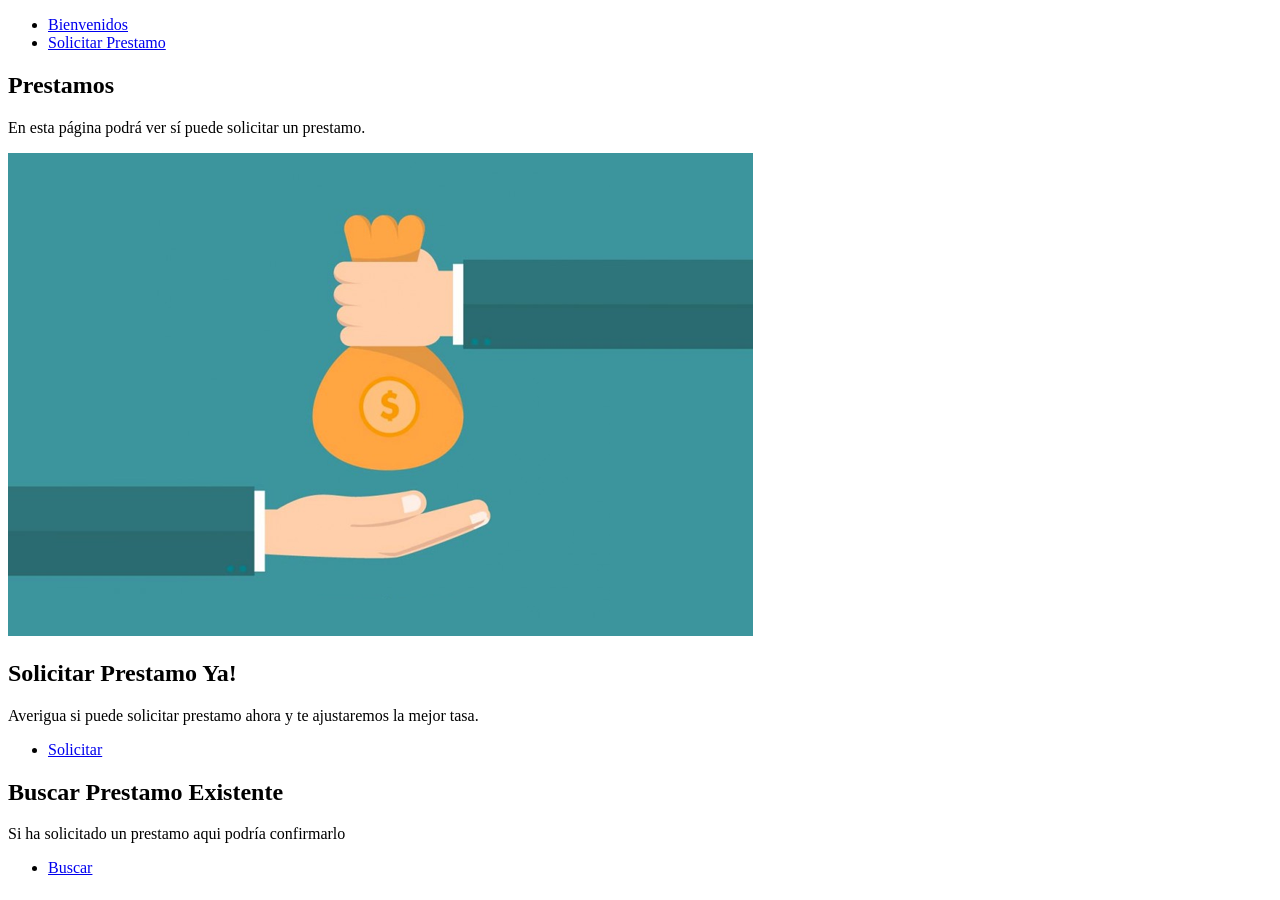
==== commit 88a20a0d: "Cambios del interfaz y colores" ====
--- a/src/main/resources/static/index.html
+++ b/src/main/resources/static/index.html
@@ -5,86 +5,88 @@
 	Free for personal and commercial use under the CCA 3.0 license (html5up.net/license)
 -->
 <html>
-	<head>
-		<title>Solicitud de Prestamos</title>
-		<meta charset="utf-8" />
-		<meta name="viewport" content="width=device-width, initial-scale=1" />
-		<!--[if lte IE 8]><script src="assets/js/ie/html5shiv.js"></script><![endif]-->
-		<link rel="stylesheet" href="assets/css/main.css" />
-		<!--[if lte IE 9]><link rel="stylesheet" href="assets/css/ie9.css" /><![endif]-->
-		<!--[if lte IE 8]><link rel="stylesheet" href="assets/css/ie8.css" /><![endif]-->
-	</head>
-	<body>
+<head>
+<title>Solicitud de Prestamos</title>
+<meta charset="utf-8" />
+<meta name="viewport" content="width=device-width, initial-scale=1" />
+<!--[if lte IE 8]><script src="assets/js/ie/html5shiv.js"></script><![endif]-->
+<link rel="stylesheet" href="/assets/css/main.css" />
+<!--[if lte IE 9]><link rel="stylesheet" href="assets/css/ie9.css" /><![endif]-->
+<!--[if lte IE 8]><link rel="stylesheet" href="assets/css/ie8.css" /><![endif]-->
+</head>
+<body>
 
-		<!-- Sidebar -->
-			<section id="sidebar">
-				<div class="inner">
-					<nav>
-						<ul>
-							<li><a href="#intro">Bienvenidos</a></li>
-							<li><a href="#one">Solicitar Prestamo</a></li>
+	<!-- Sidebar -->
+	<section id="sidebar">
+		<div class="inner">
+			<nav>
+				<ul>
+					<li><a href="#intro">Bienvenidos</a></li>
+					<li><a href="#one">Solicitar Prestamo</a></li>
+				</ul>
+			</nav>
+		</div>
+	</section>
+
+	<!-- Wrapper -->
+	<div id="wrapper">
+
+		<!-- Intro -->
+		<section id="intro" class="wrapper style1 fullscreen fade-up">
+			<div class="inner">
+				<h1>Prestamos</h1>
+				<p>En esta página podrá ver sí puede solicitar un prestamo.</p>
+			</div>
+			<img alt="" src="images/prestamo.png">
+		</section>
+
+		<!-- One -->
+		<section id="one" class="wrapper style2 spotlights">
+			<section>
+			<a href="#" class="image"><img src="images/prestamoNuevo.jpg" alt="" data-position="center center" /></a>
+				<div class="content">
+					<div class="inner">
+						<h2>Solicitar Prestamo Ya!</h2>
+						<p>Averigua si puede solicitar prestamo ahora y te ajustaremos
+							la mejor tasa.</p>
+						<ul class="actions">
+							<li><a href="/prestamo/nuevo" class="button">Solicitar</a></li>
 						</ul>
-					</nav>
+					</div>
 				</div>
 			</section>
+			<section>
+				<a href="#" class="image"><img src="images/buscar.jpg" alt="" data-position="top center" /></a>
+				<div class="content">
+					<div class="inner">
+						<h2>Buscar Prestamo Existente</h2>
+						<p>Si ha solicitado un prestamo aqui podría confirmarlo</p>
+						<ul class="actions">
+							<li><a href="/prestamo/buscar" class="button">Buscar</a></li>
+						</ul>
+					</div>
+				</div>
+			</section>
+		</section>
 
-		<!-- Wrapper -->
-			<div id="wrapper">
+	</div>
 
-				<!-- Intro -->
-					<section id="intro" class="wrapper style1 fullscreen fade-up">
-						<div class="inner">
-							<h1>Prestamos</h1>
-							<p>En esta página podrá ver sí puede solicitar un prestamo.</p>
-						</div>
-					</section>
+	<!-- Footer -->
+	<footer id="footer" class="wrapper style1-alt">
+		<div class="inner">
+			<ul class="menu">
+			</ul>
+		</div>
+	</footer>
 
-				<!-- One -->
-					<section id="one" class="wrapper style2 spotlights">
-						<section>
-							<a href="#" class="image"><img src="images/pic01.jpg" alt="" data-position="center center" /></a>
-							<div class="content">
-								<div class="inner">
-									<h2>Solicitar Prestamo Ya!</h2>
-									<p>Averigua si puede solicitar prestamo ahora y te ajustaremos la mejor tasa.</p>
-									<ul class="actions">
-										<li><a href="/prestamo/nuevo" class="button">Solicitar</a></li>
-									</ul>
-								</div>
-							</div>
-						</section>
-						<section>
-							<a href="#" class="image"><img src="images/pic02.jpg" alt="" data-position="top center" /></a>
-							<div class="content">
-								<div class="inner">
-									<h2>Buscar Prestamo Existente</h2>
-									<p>Si ha solicitado un prestamo aqui podría confirmarlo</p>
-									<ul class="actions">
-										<li><a href="/prestamo/listar" class="button">Buscar</a></li>
-									</ul>
-								</div>
-							</div>
-						</section>
-					</section>
+	<!-- Scripts -->
+	<script src="assets/js/jquery.min.js"></script>
+	<script src="assets/js/jquery.scrollex.min.js"></script>
+	<script src="assets/js/jquery.scrolly.min.js"></script>
+	<script src="assets/js/skel.min.js"></script>
+	<script src="assets/js/util.js"></script>
+	<!--[if lte IE 8]><script src="assets/js/ie/respond.min.js"></script><![endif]-->
+	<script src="assets/js/main.js"></script>
 
-			</div>
-
-		<!-- Footer -->
-			<footer id="footer" class="wrapper style1-alt">
-				<div class="inner">
-					<ul class="menu">
-					</ul>
-				</div>
-			</footer>
-
-		<!-- Scripts -->
-			<script src="assets/js/jquery.min.js"></script>
-			<script src="assets/js/jquery.scrollex.min.js"></script>
-			<script src="assets/js/jquery.scrolly.min.js"></script>
-			<script src="assets/js/skel.min.js"></script>
-			<script src="assets/js/util.js"></script>
-			<!--[if lte IE 8]><script src="assets/js/ie/respond.min.js"></script><![endif]-->
-			<script src="assets/js/main.js"></script>
-
-	</body>
+</body>
 </html>
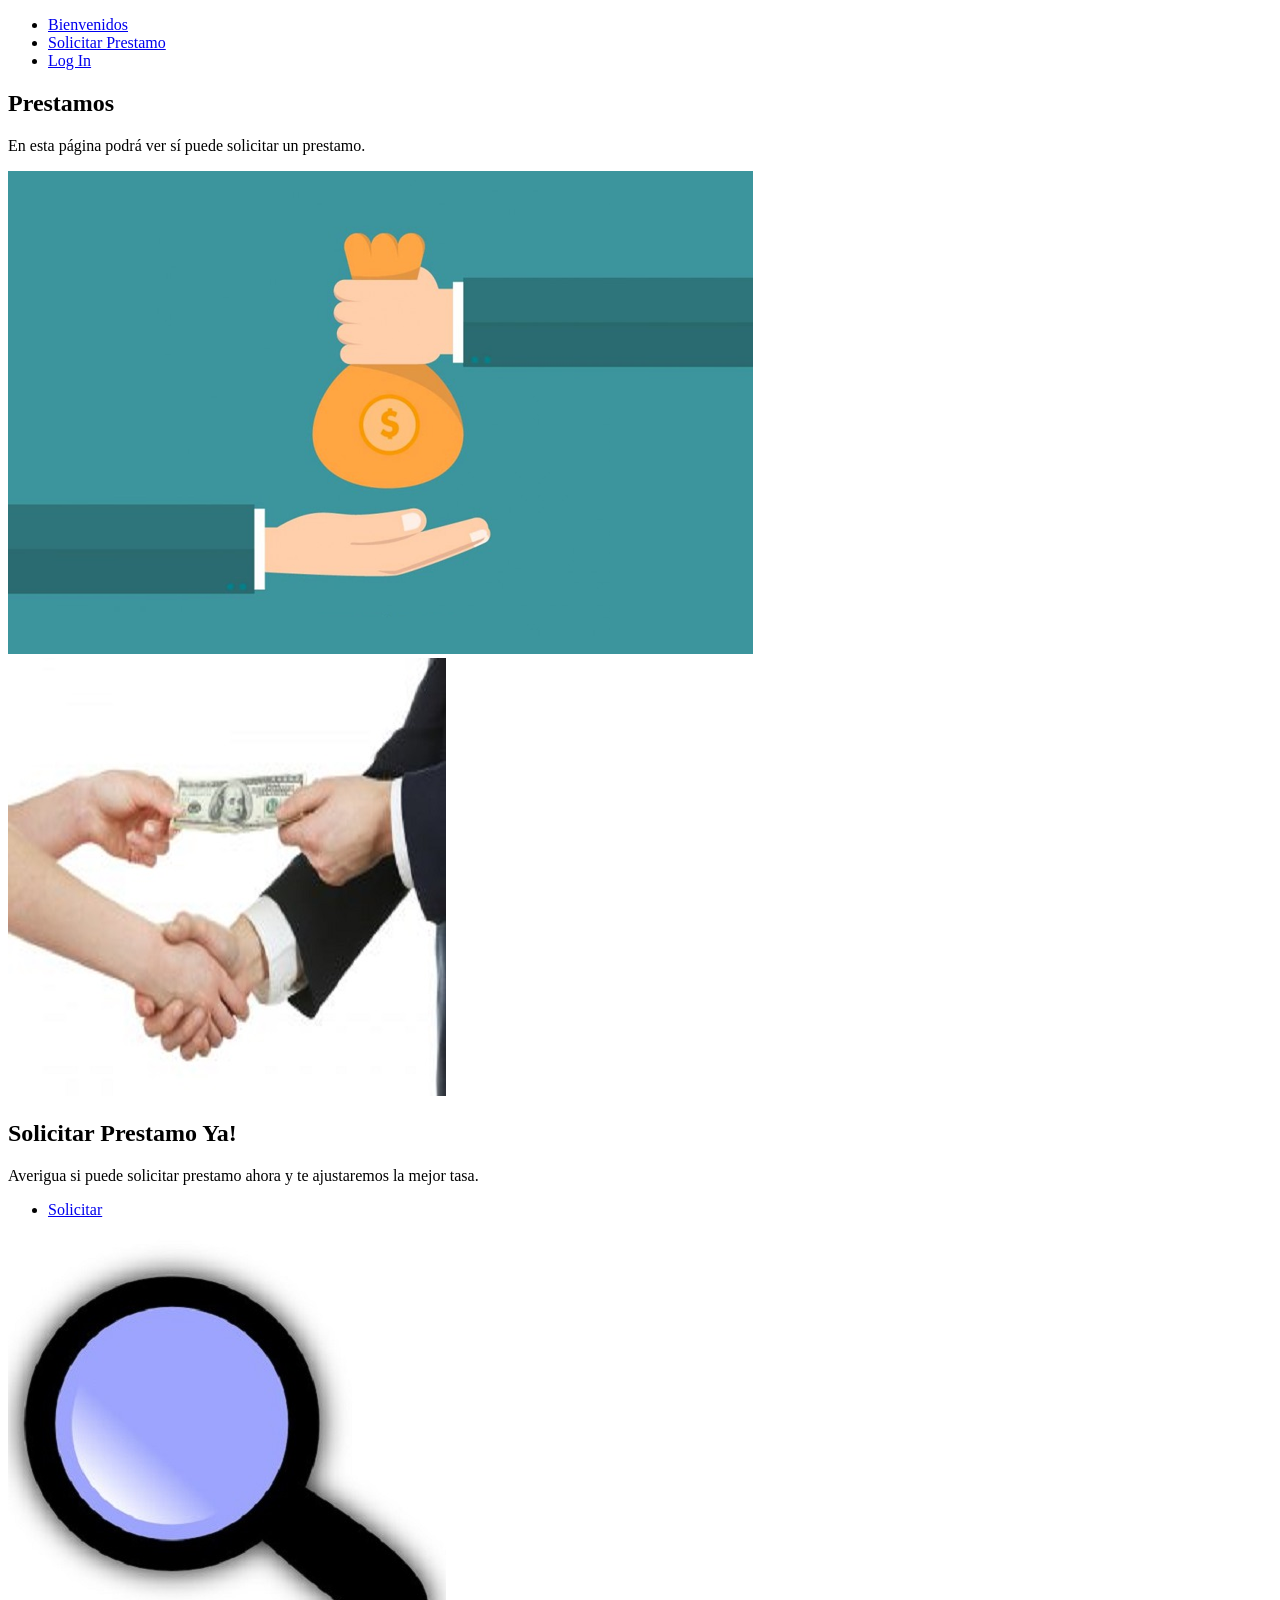
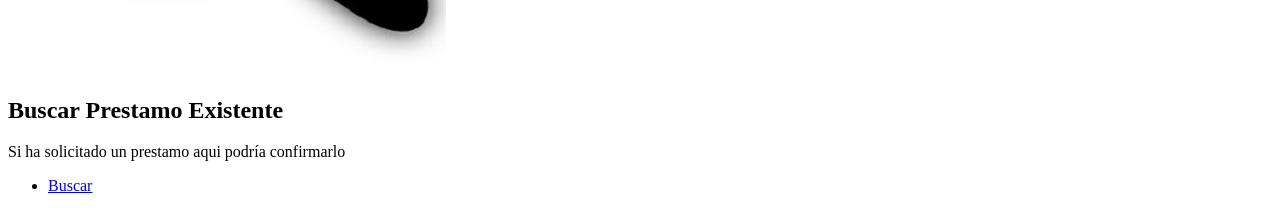
==== commit ddbe5880: "Version Log In" ====
--- a/src/main/resources/static/index.html
+++ b/src/main/resources/static/index.html
@@ -23,6 +23,7 @@
 				<ul>
 					<li><a href="#intro">Bienvenidos</a></li>
 					<li><a href="#one">Solicitar Prestamo</a></li>
+					<li><a href="/prestamo/LogIn">Log In</a></li>
 				</ul>
 			</nav>
 		</div>
@@ -68,7 +69,7 @@
 				</div>
 			</section>
 		</section>
-
+		
 	</div>
 
 	<!-- Footer -->
